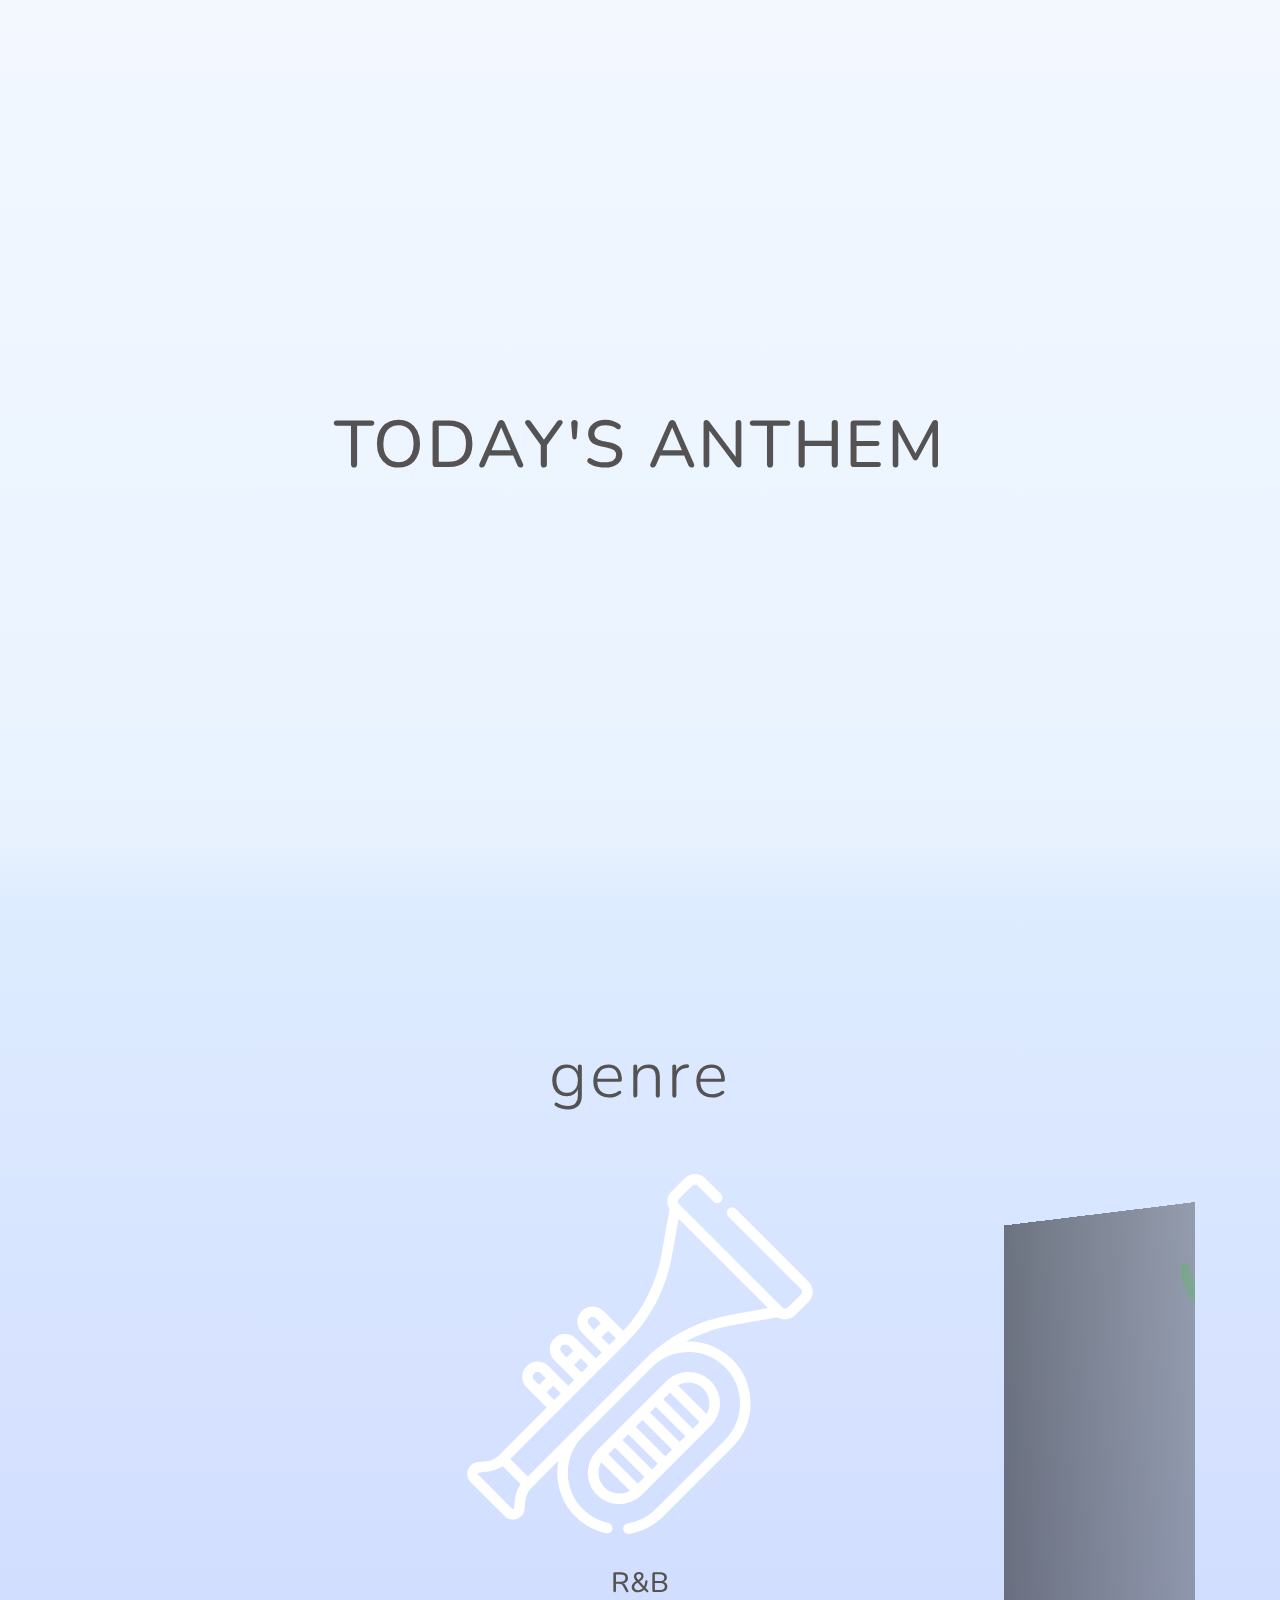
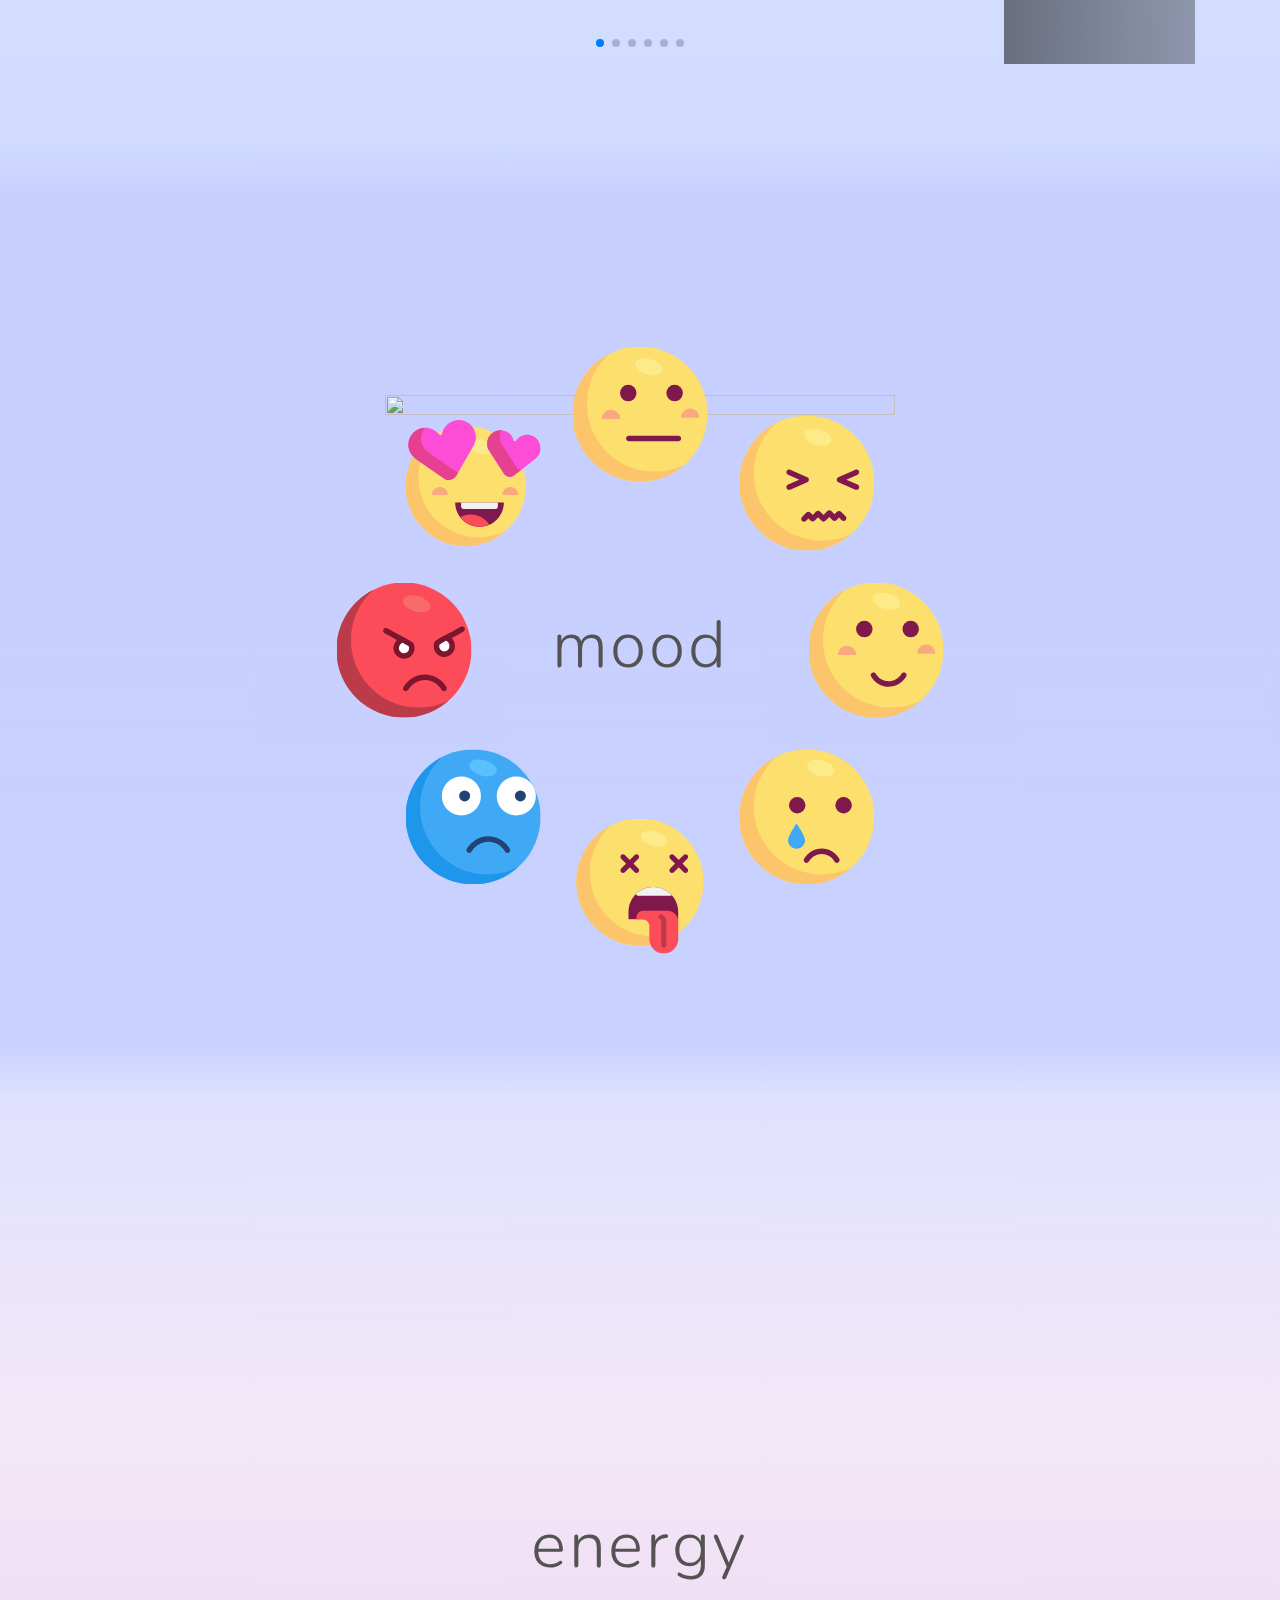
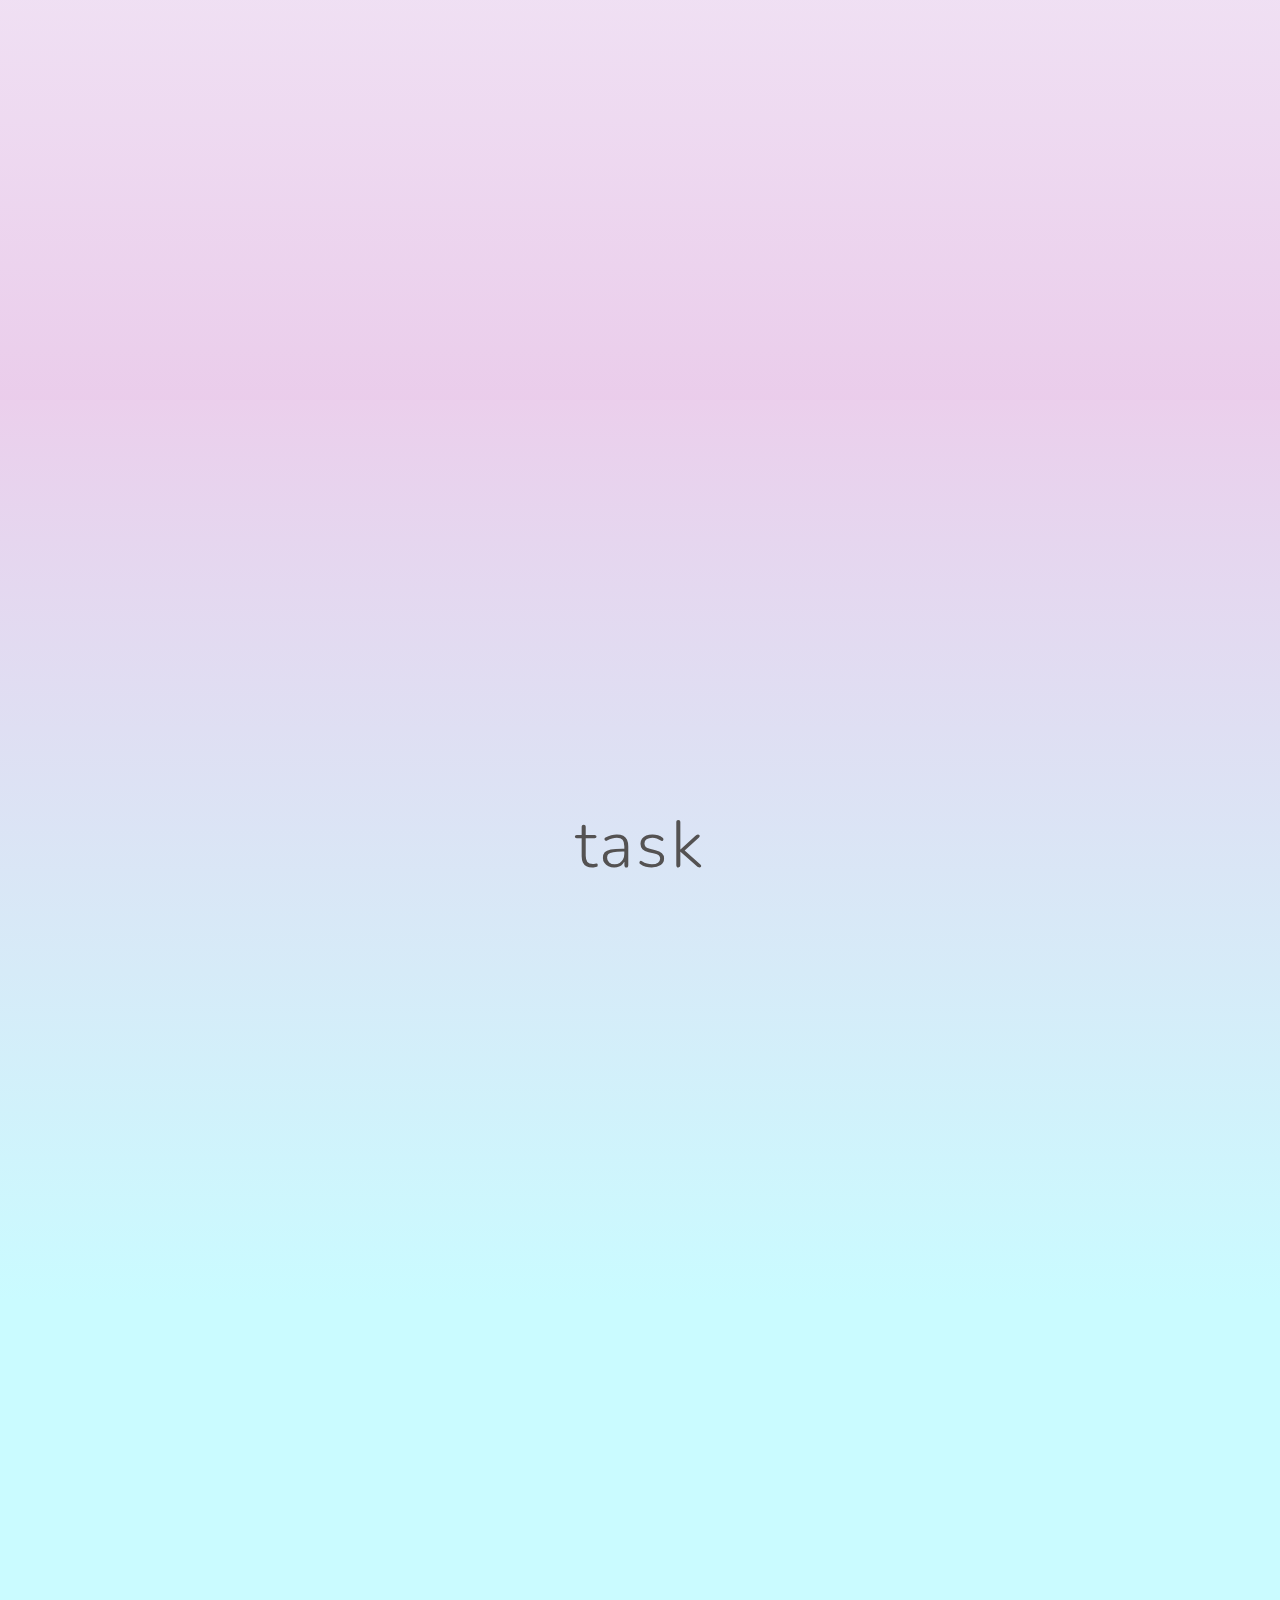
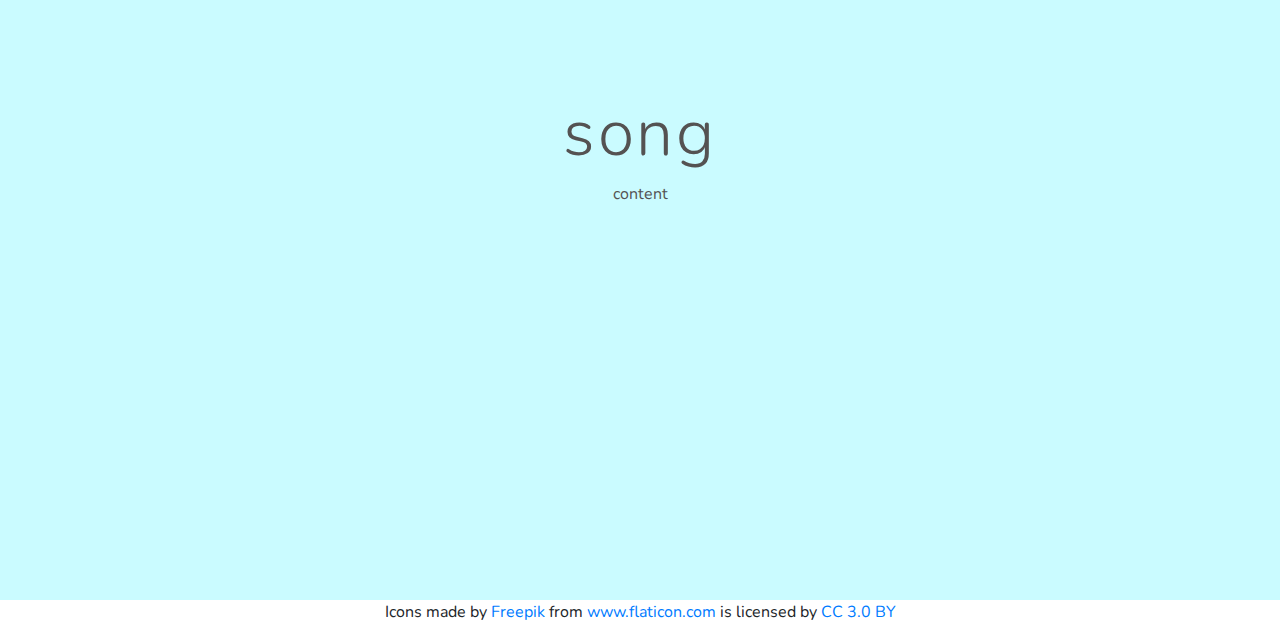
==== index.html @ dd97c6fe "genre edits" ====
<!doctype html>
<html lang="en">
    <head>
        <meta charset="utf-8">
        <title>Today's Anthem</title>
        
        <link href="https://fonts.googleapis.com/css?family=Nunito:200,300,400" rel="stylesheet"> 
        <!-- <link rel="stylesheet" type="text/css" href="https://cdnjs.cloudflare.com/ajax/libs/semantic-ui/2.4.1/semantic.css"> -->
        <link rel="stylesheet" type="text/css" href="https://cdnjs.cloudflare.com/ajax/libs/twitter-bootstrap/4.3.1/css/bootstrap.css">
        <link rel="stylesheet" type="text/css" href="./swiper.min.css">
        <link rel="stylesheet" type="text/css" href="./style.css">
       
    </head>

    <body>

        <div class="vertical-center home">
            <div class="container">
                <!-- <img src="./radio-waves.svg"> -->
                <h1>TODAY'S ANTHEM</h1>
            </div>
        </div>

        <div class="vertical-center genre">
            <div class="container">
                <h2>genre</h2>
                <div>
                
                <div class="swiper-container">
                    <div class="swiper-wrapper">
                    
                            <div class="swiper-slide">
                        <div class = "imgBx">
                            <img src ="./icons/genres/r&b.svg">
                            </div>
                            <div class ="details">
                                <h3><br>R&B</h3>
                            </div>
                        </div>
                        

                    <div class="swiper-slide" >
                        <div class = "imgBx">
                            <img src ="./icons/genres/pop.svg">
                            </div>
                            <div class ="details">
                                <h3><br>Pop</h3>
                            </div>
                        </div>

                    <div class="swiper-slide" >
                        <div class = "imgBx">
                            <img src ="./icons/genres/classical.svg">
                            </div>
                            <div class ="details">
                                <h3><br>Classical</h3>
                            </div>
                        </div>

                    <div class="swiper-slide" >
                        <div class = "imgBx">
                            <img src ="./icons/genres/hip-hop.svg">
                            </div>
                            <div class ="details">
                                <h3><br>Hip-Hop</h3>
                            </div>
                        </div>

                    <div class="swiper-slide" >
                        <div class = "imgBx">
                            <img src ="./icons/genres/anime.svg">
                            </div>
                            <div class ="details">
                                <h3><br>Anime</h3>
                            </div>
                        </div>

                    <div class="swiper-slide" >
                        <div class = "imgBx">
                            <img src ="./icons/genres/rock.svg">
                            </div>
                            <div class ="details">
                                <h3><br>Rock</h3>
                            </div>
                        </div>
                    
                    </div>
                    <!-- Add Pagination -->
                    <div class="swiper-pagination"></div>
                </div>
                
                </div>
            </div>
        </div>

        <div class="vertical-center mood">
            <div class="container text-center">
                <div>
                    <div class="container-fluid text-center">
                    <div class="circle_container col-md-6 col-md-offset-3 col-sm-8 col-sm-offset-2 col-xs-12">
                        <img class="transparent_square" src="http://brentapac.com/wp-content/uploads/2017/03/transparent-square.png" width="2" height="2" />
                        <div class="central_text text-center">
                            <h2>mood</h2>
                        </div>
                        
                        <div class="moon_container joy"><img class="moon moon1" src="./icons/mood/joy.svg"></div>
                        <div class="moon_container sadness"><img class="moon sadness" src="./icons/mood/sadness.svg"></div>
                        <div class="moon_container disgust"><img class="moon disgust" src="./icons/mood/disgust.svg""></div>
                        <div class="moon_container fear"><img class="moon fear" src="./icons/mood/fear.svg""></div>
                        <div class="moon_container anger"><img class="moon anger" src="./icons/mood/anger.svg""></div>
                        <div class="moon_container in_love"><img class="moon in_love" src="./icons/mood/in_love.svg""></div>
                        <div class="moon_container apathetic"><img class="moon apathetic" src="./icons/mood/apathetic.svg""></div>
                        <div class="moon_container tired"><img class="moon tired" src="./icons/mood/tired.svg""></div>
                    </div>
                    </div>
                </div>
            </div>
        </div>

        <div class="vertical-center energy">
            <div class="container">
                <h2>energy</h2>
                <div>
                </div>
            </div>
        </div>

        <div class="vertical-center task">
            <div class="container">
                <h2>task</h2>
                <div>
                    
                </div>
            </div>
        </div>

        <div class="vertical-center song">
            <div class="container">
                <h2>song</h2>
                <div>
                    content
                </div>
            </div>
                
        </div>

        <div>Icons made by <a href="https://www.flaticon.com/authors/freepik" title="Freepik">Freepik</a> from <a href="https://www.flaticon.com/" 		    title="Flaticon">www.flaticon.com</a> is licensed by <a href="http://creativecommons.org/licenses/by/3.0/" 		    title="Creative Commons BY 3.0" target="_blank">CC 3.0 BY</a></div>
        <script type="text/javascript" src="./swiper.min.js"></script>
        <script>
            var swiper = new Swiper('.swiper-container', {
                effect: 'coverflow',
                grabCursor: true,
                centeredSlides: true,
                slidesPerView: 'auto',
                coverflowEffect: {
                rotate: 50,
                stretch: 0,
                depth: 100,
                modifier: 1,
                slideShadows : true,
                },
                pagination: {
                el: '.swiper-pagination',
                },
            });
        </script>
    </body>
</html>
---- style.css ----
/*

COLORS
------


*/

body {
    font-family: 'Nunito', 'Open-Sans', sans-serif;
    text-align: center;
    align-items: center;
    align-content: center;
}

h1 {
    font-size: 4.125rem;
    letter-spacing: 0.04em;
}

h2 {
    font-size: 4.125rem;
    letter-spacing: 0.04em;
    font-weight: 300;
}

.container {
    /* border: 2px solid red;  */
}

.vertical-center {
    /* border: 2px solid red; */

	min-height: 100%;  /* Fallback for browsers do NOT support vh unit */
	min-height: 100vh; /* These two lines are counted as one :-)       */

    display: flex;
    align-items: center;
    
    color: #545252;
}

.home {  
    background: linear-gradient(180deg, #F3F8FF 0%, #E8F2FF 93.1%, #DEECFF 100%);
}

.home .container img {
    opacity: 0.125;
    height: auto;
    width: 35vw;
}

.genre {
    background: linear-gradient(180deg, #DEECFF 0%, #D0DBFF 93.61%, #C6CFFF 100%);
}

.mood {
    background: linear-gradient(180deg, #C6CFFF 0%, #C8D1FF 93.7%, #E0E1FF 100%);
}


.energy {
    background: linear-gradient(180deg, #E0E1FF 0%, #F2E8F7 36.39%, rgba(229, 192, 230, 0.8) 100%);
}

.task {
    background: linear-gradient(180deg, #EBCFEC 0%, #CAFBFF 100%, #CBFCFF 100%);
}

.song {
    background: #CAFBFF;
}


/* GENRE */
.swiper-container {
    padding-top: 50px;
    padding-bottom: 50px;
    text-align: center;
    width: auto;
    height: 60vh;
}
.swiper-slide {
    background-position: center;
    background-size: cover;
    width: 700px;
    height: 700px;
    margin: auto;
}
.swiper-slide img {
    filter: invert(100%);
    height: 40vh;
    width: auto;
}

/* MOOD */
.transparent_square{
	width: 100%;
    height: auto;
}
.container-fluid {
    display: flex;
    align-items: center;
    justify-content: center;
}
.central_text{
	left: 50%;
	top: 50%;
	transform: translate(-50%, -50%);
	position: absolute;
}
.moon_container{
	position: absolute;
	left: 50%;
	top: 50%;
	width: 25%;
	transform: translate(-50%, -50%);
}
.moon{
	width: 100%;
	height: auto;
	position: relative;
    left: 175%;
}
.container-fluid img {
    transition: transform .2s;
}
.container-fluid img:hover {
    transform: scale(1.5); /* (150% zoom - Note: if the zoom is too large, it will go outside of the viewport) */
}
.moon_container.joy{
	transform: translate(-50%, -50%);
}
.moon_container.sadness{
	transform: translate(-50%, -50%) rotate(45deg);
}
.moon_container.disgust{
	transform: translate(-50%, -50%) rotate(90deg);
}
.moon_container.fear{
	transform: translate(-50%, -50%) rotate(135deg);
}
.moon_container.anger{
	transform: translate(-50%, -50%) rotate(180deg);
}
.moon_container.in_love{
	transform: translate(-50%, -50%) rotate(225deg);
}
.moon_container.apathetic{
	transform: translate(-50%, -50%) rotate(270deg);
}
.moon_container.tired{
	transform: translate(-50%, -50%) rotate(315deg);
}
.moon.sadness{
	transform: rotate(-45deg);
}
.moon.disgust{
	transform: rotate(-90deg);
}
.moon.fear{
	transform: rotate(-135deg);
}
.moon.anger{
	transform: rotate(-180deg);
}
.moon.in_love{
	transform: rotate(-225deg);
}
.moon.apathetic{
	transform: rotate(-270deg);
}
.moon.tired{
	transform: rotate(-315deg);
}

/* ENERGY */
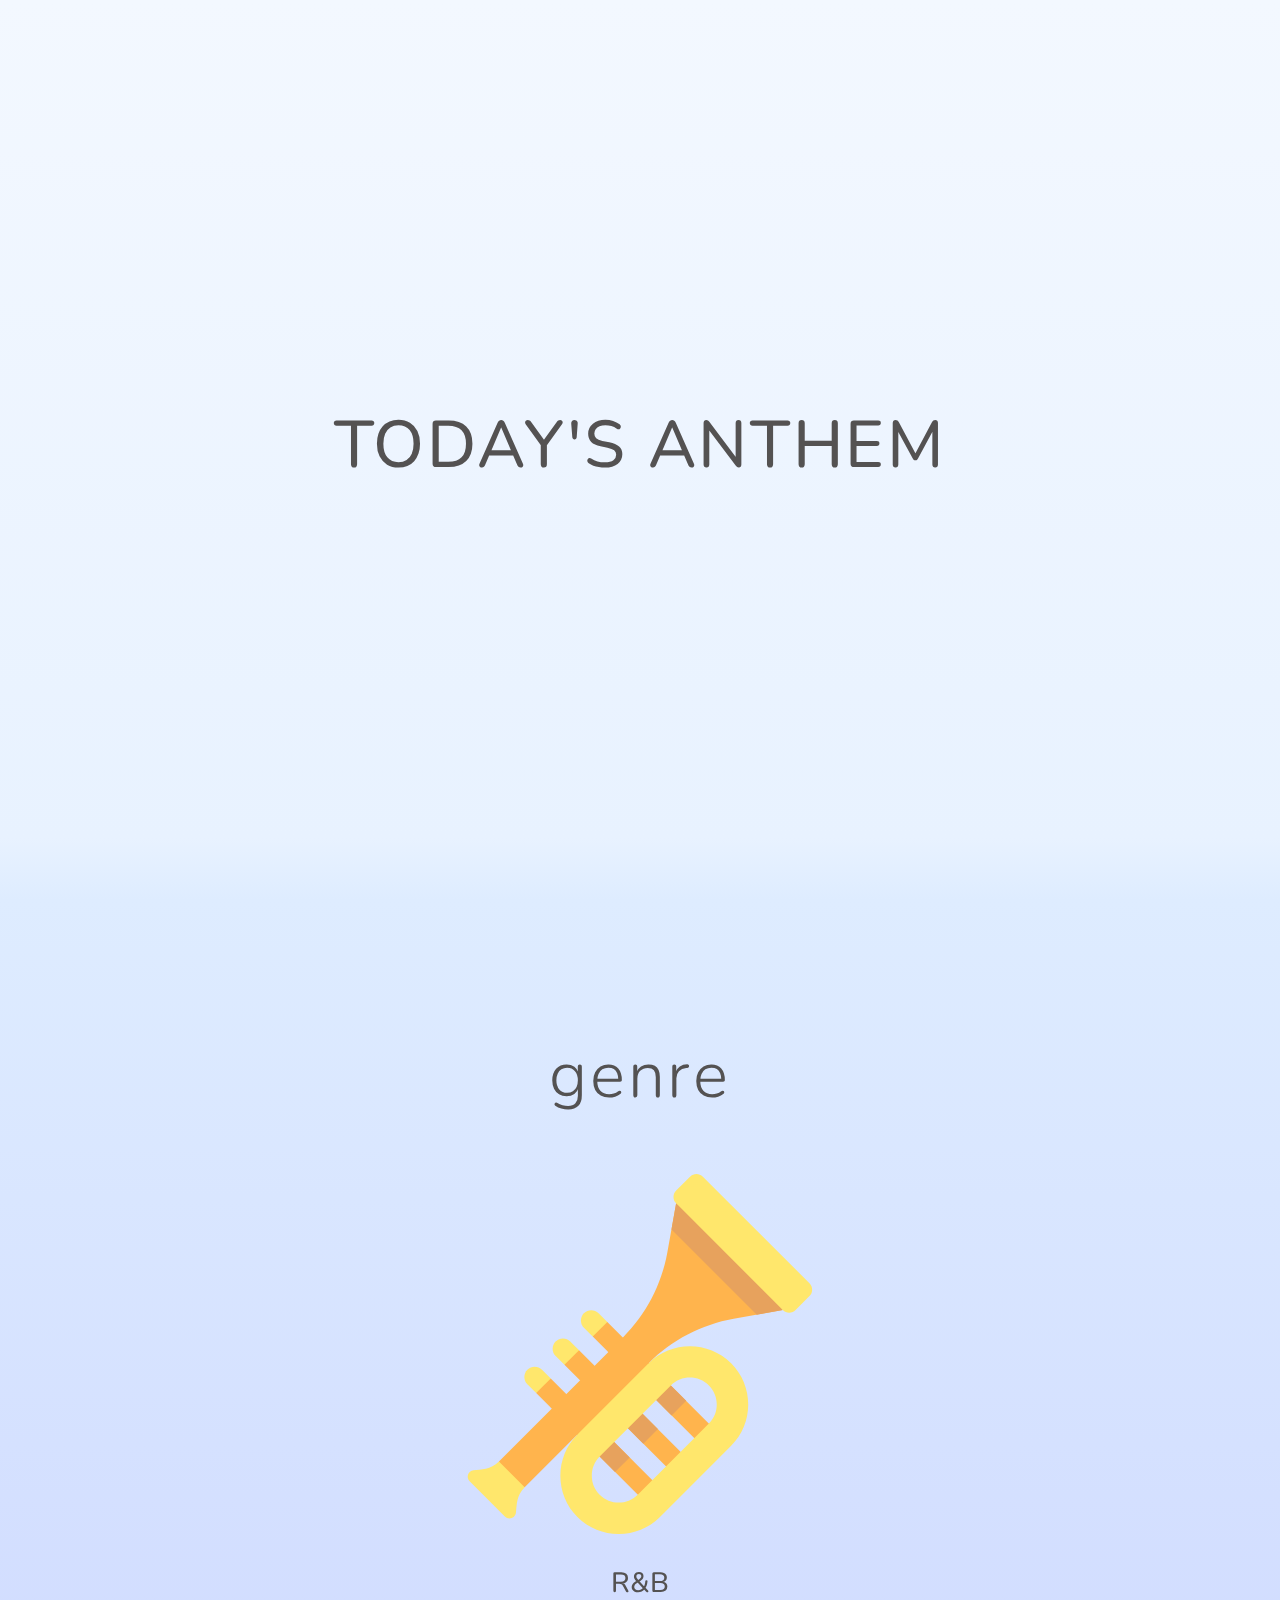
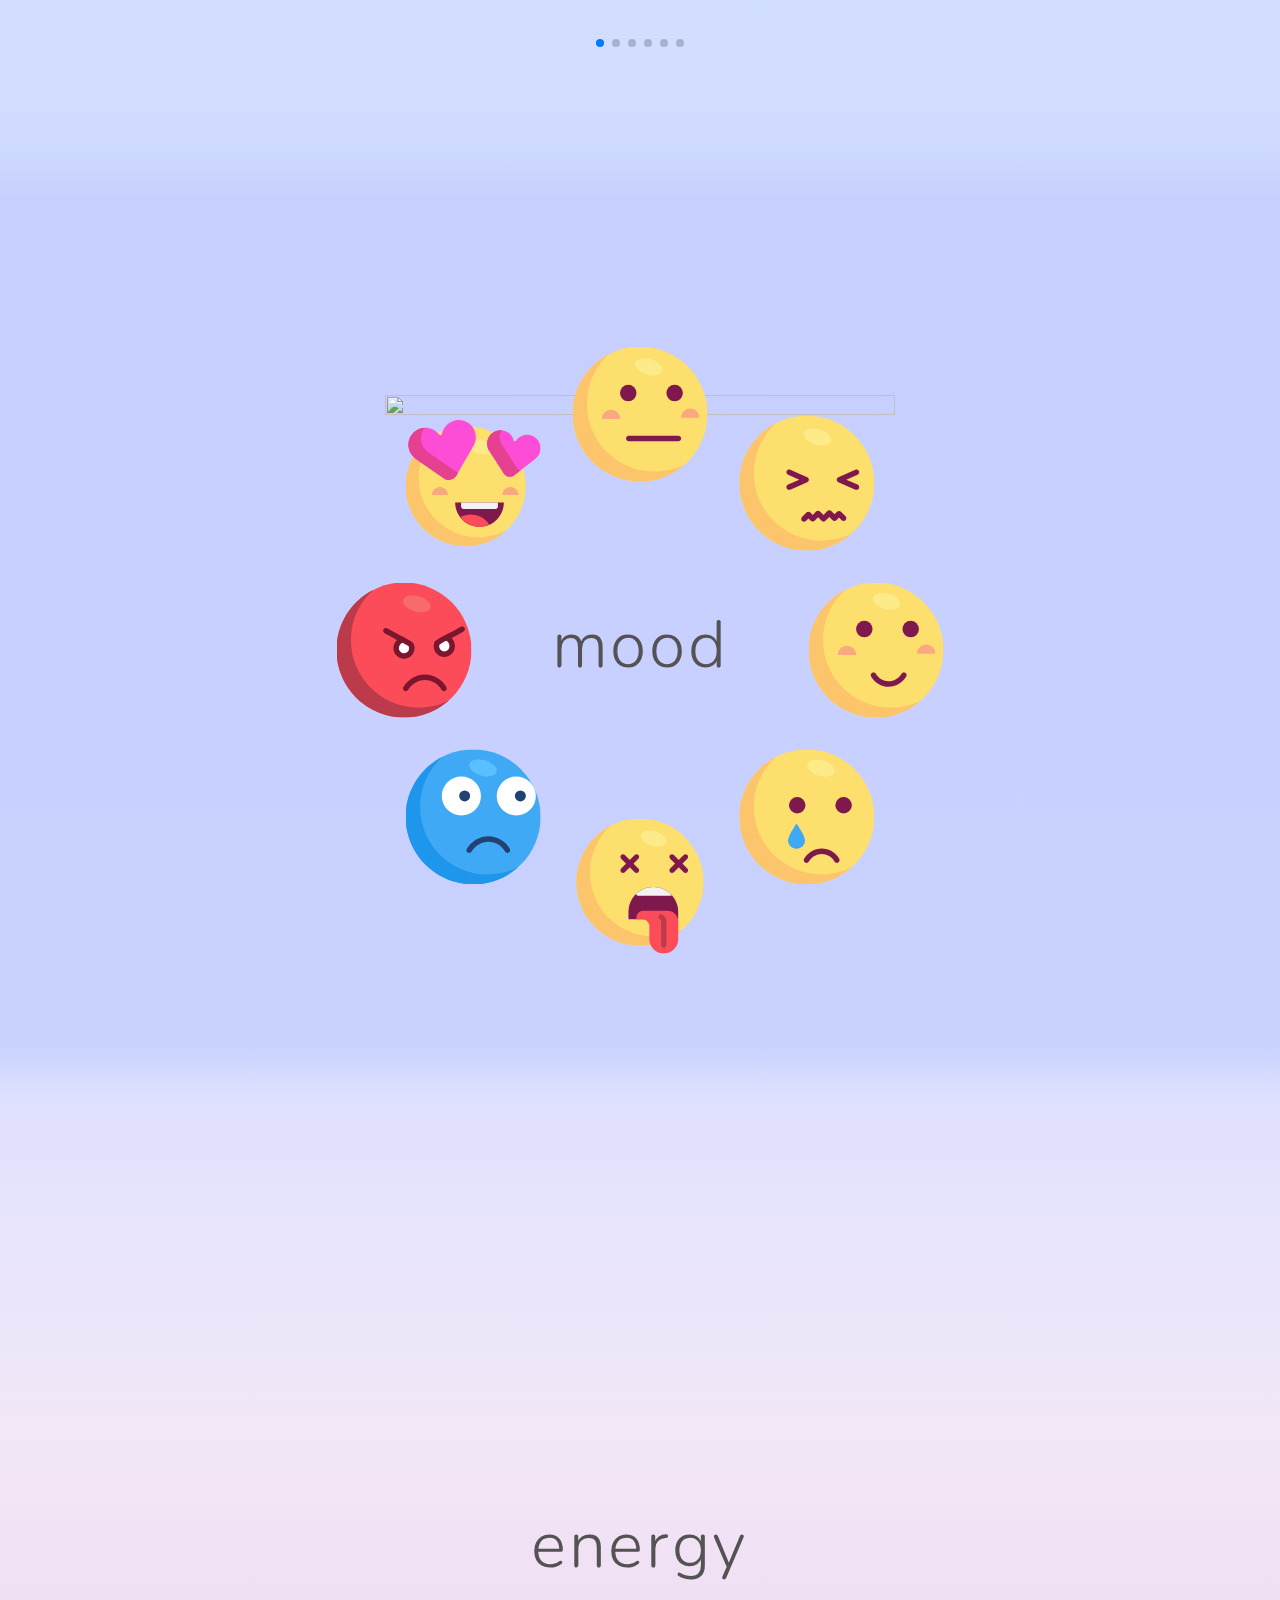
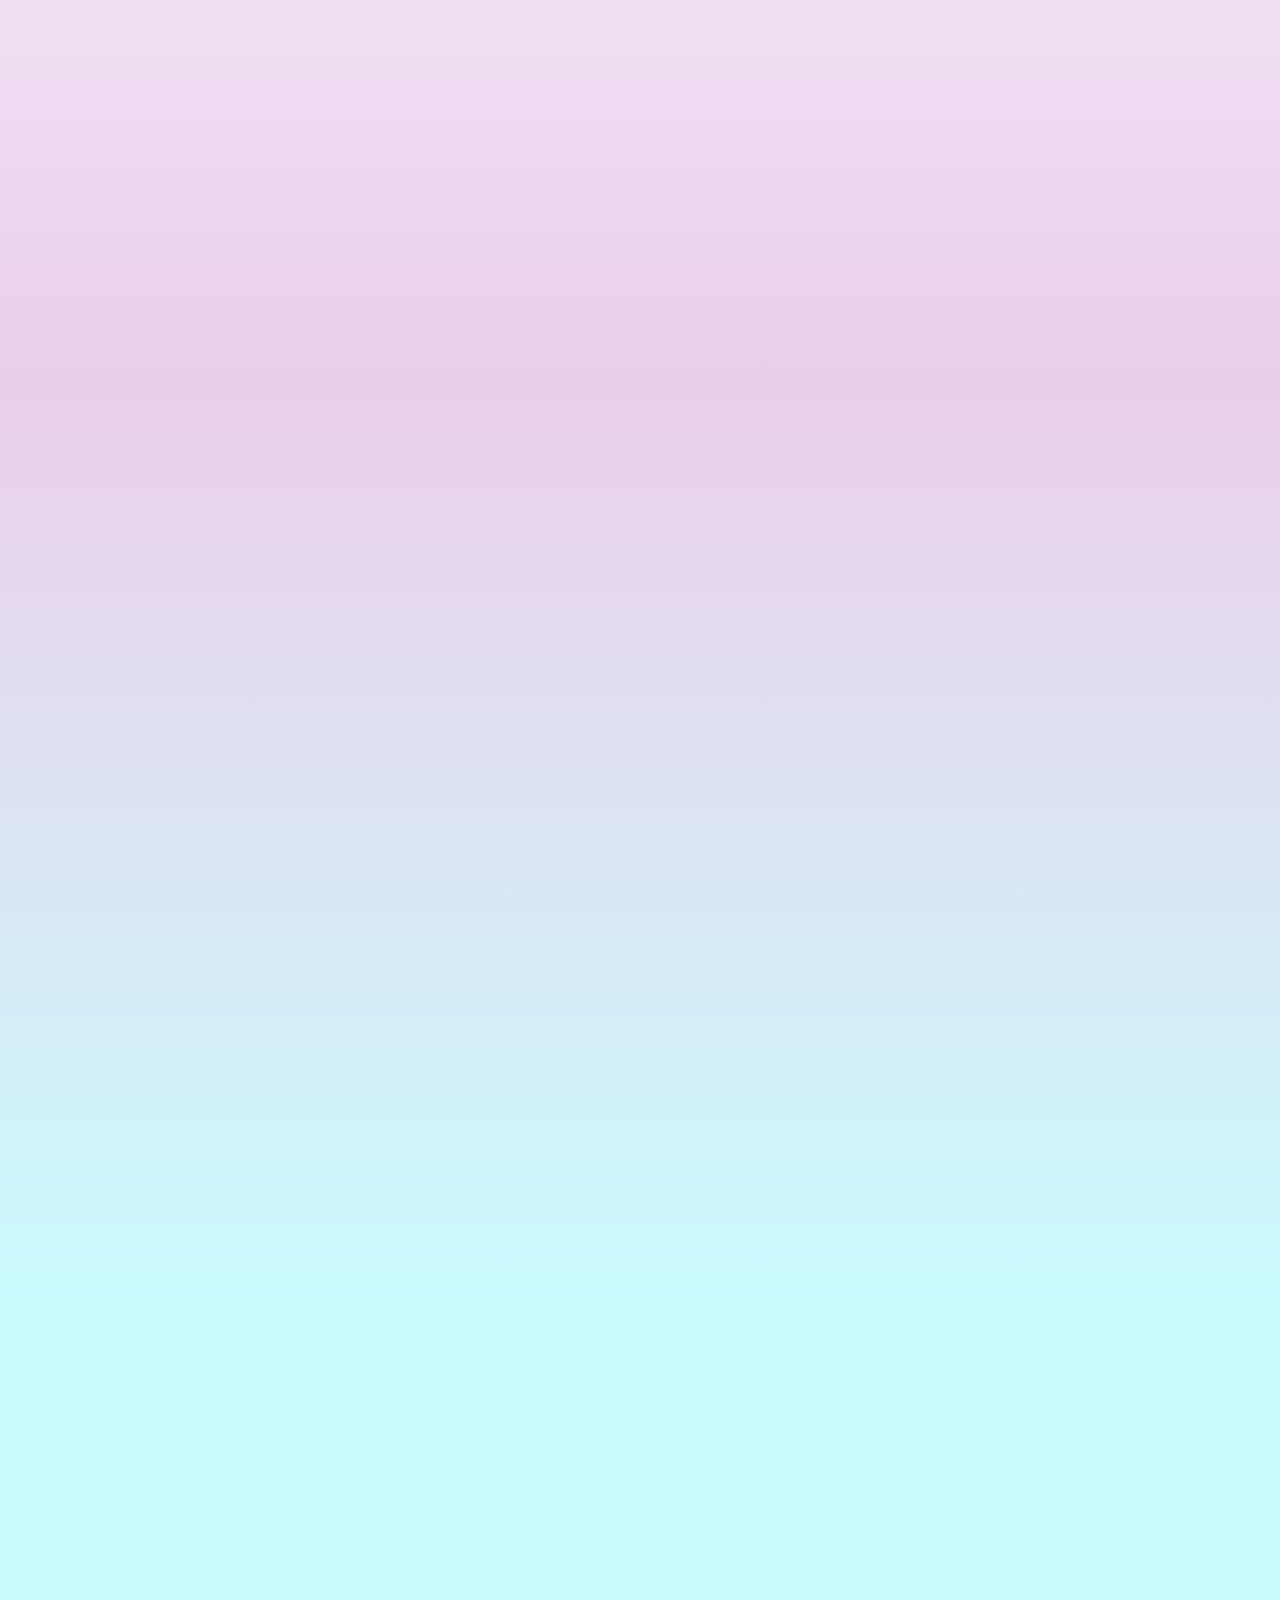
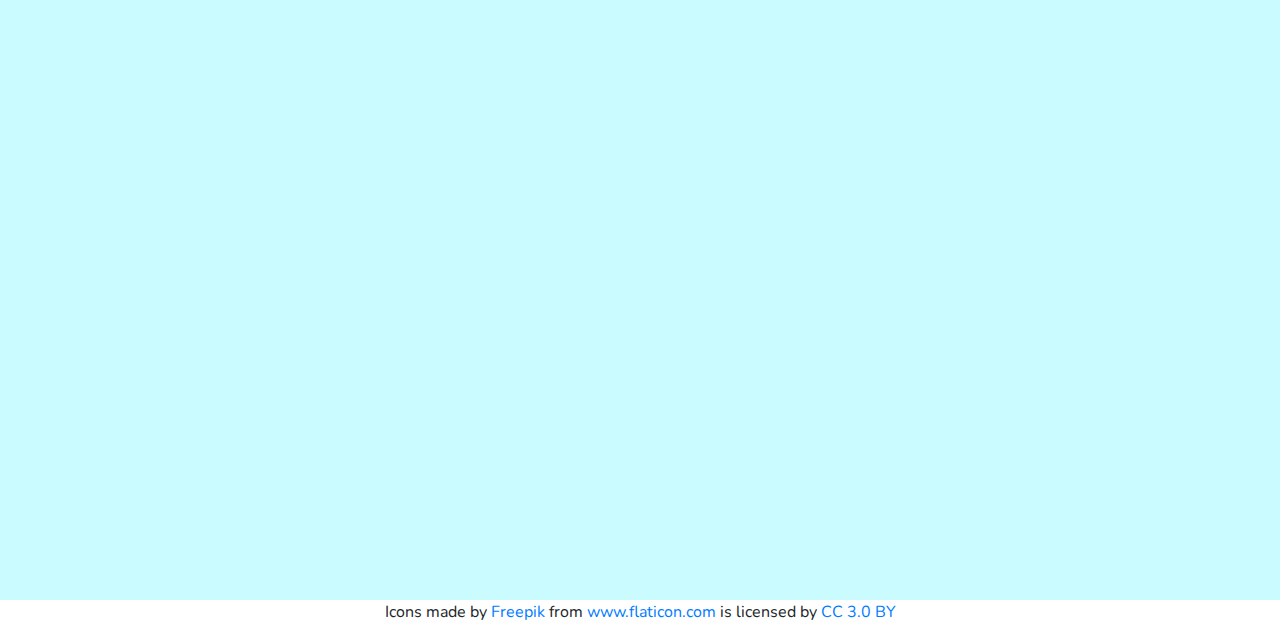
==== commit ab3fb61f: "carousel edits" ====
--- a/index.html
+++ b/index.html
@@ -127,7 +127,7 @@
 
         <div class="vertical-center task">
             <div class="container">
-                <h2>task</h2>
+                <h2></h2>
                 <div>
                     
                 </div>
@@ -136,9 +136,9 @@
 
         <div class="vertical-center song">
             <div class="container">
-                <h2>song</h2>
+                <h2></h2>
                 <div>
-                    content
+                    
                 </div>
             </div>
                 
@@ -153,11 +153,11 @@
                 centeredSlides: true,
                 slidesPerView: 'auto',
                 coverflowEffect: {
-                rotate: 50,
-                stretch: 0,
-                depth: 100,
-                modifier: 1,
-                slideShadows : true,
+                    rotate: 100,
+                    stretch: 0,
+                    depth: 100,
+                    modifier: 1,
+                    slideShadows : false,
                 },
                 pagination: {
                 el: '.swiper-pagination',
--- a/style.css
+++ b/style.css
@@ -88,7 +88,6 @@
     margin: auto;
 }
 .swiper-slide img {
-    filter: invert(100%);
     height: 40vh;
     width: auto;
 }
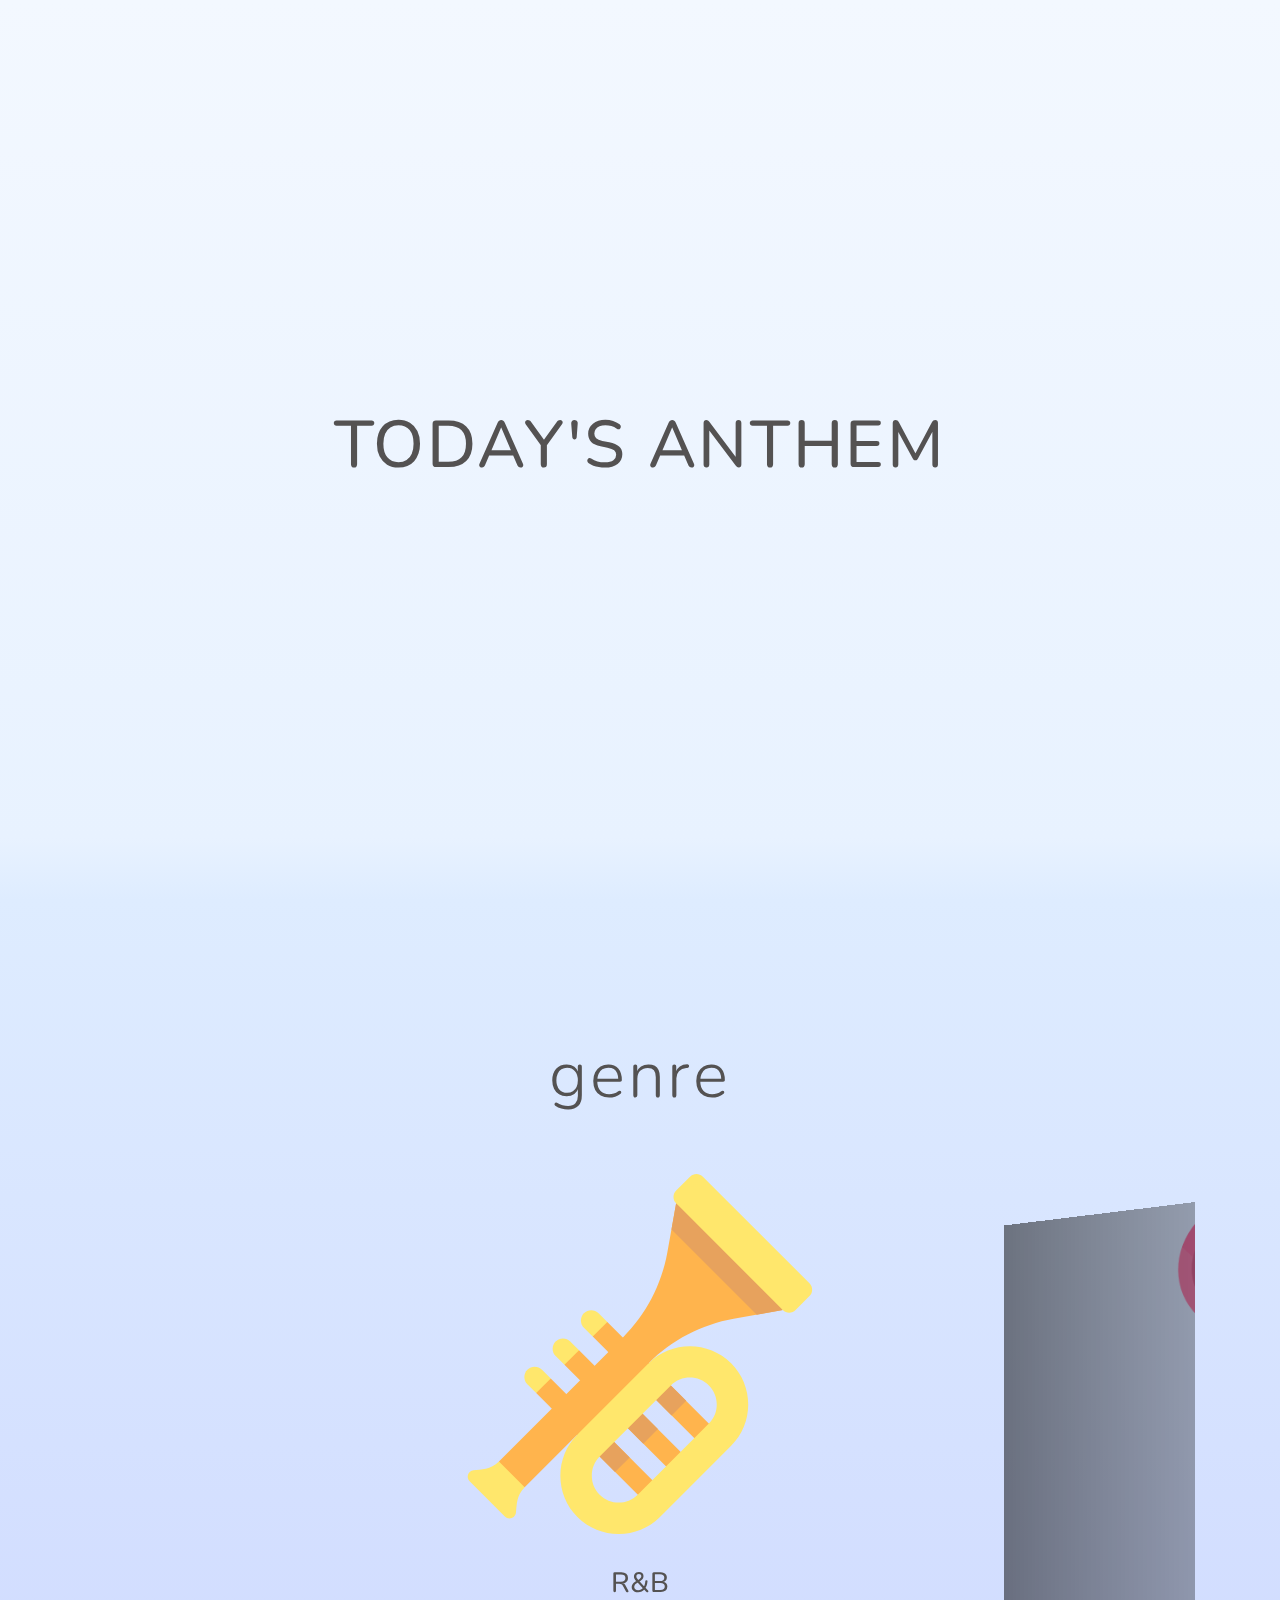
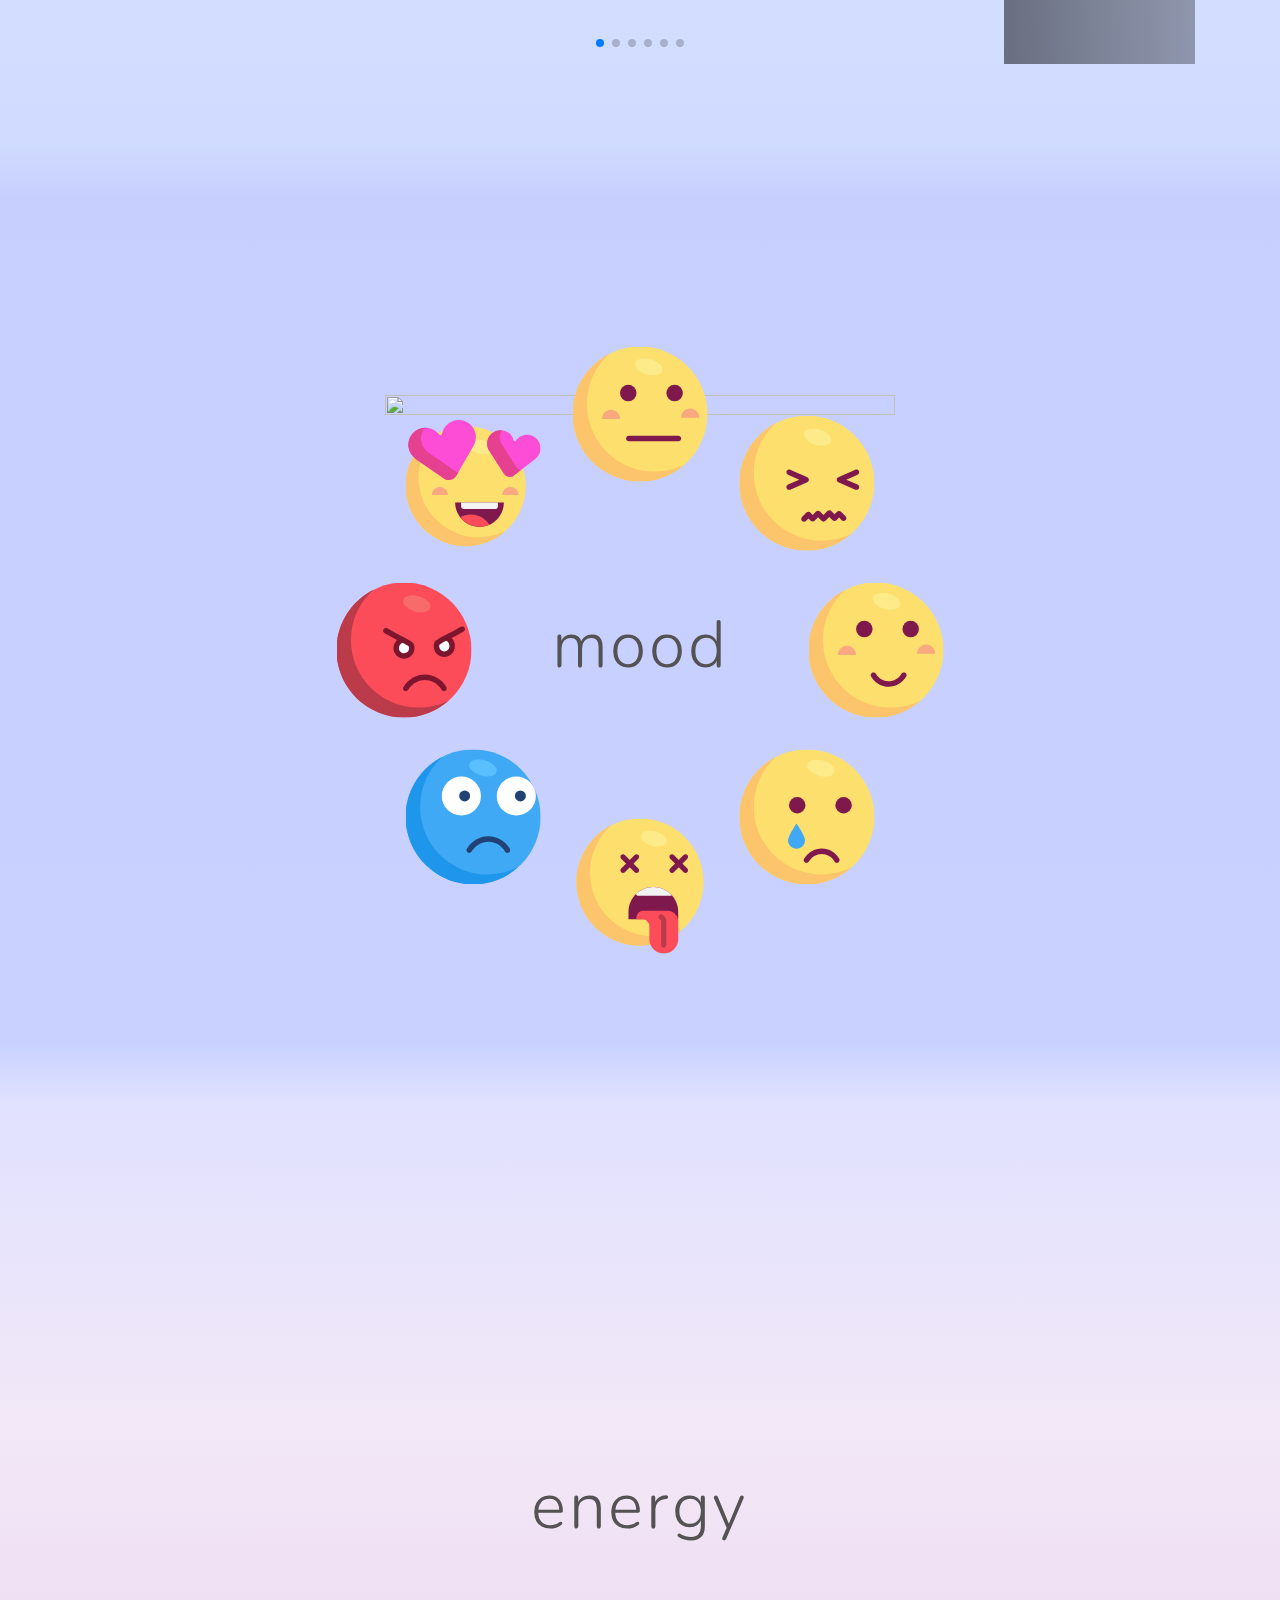
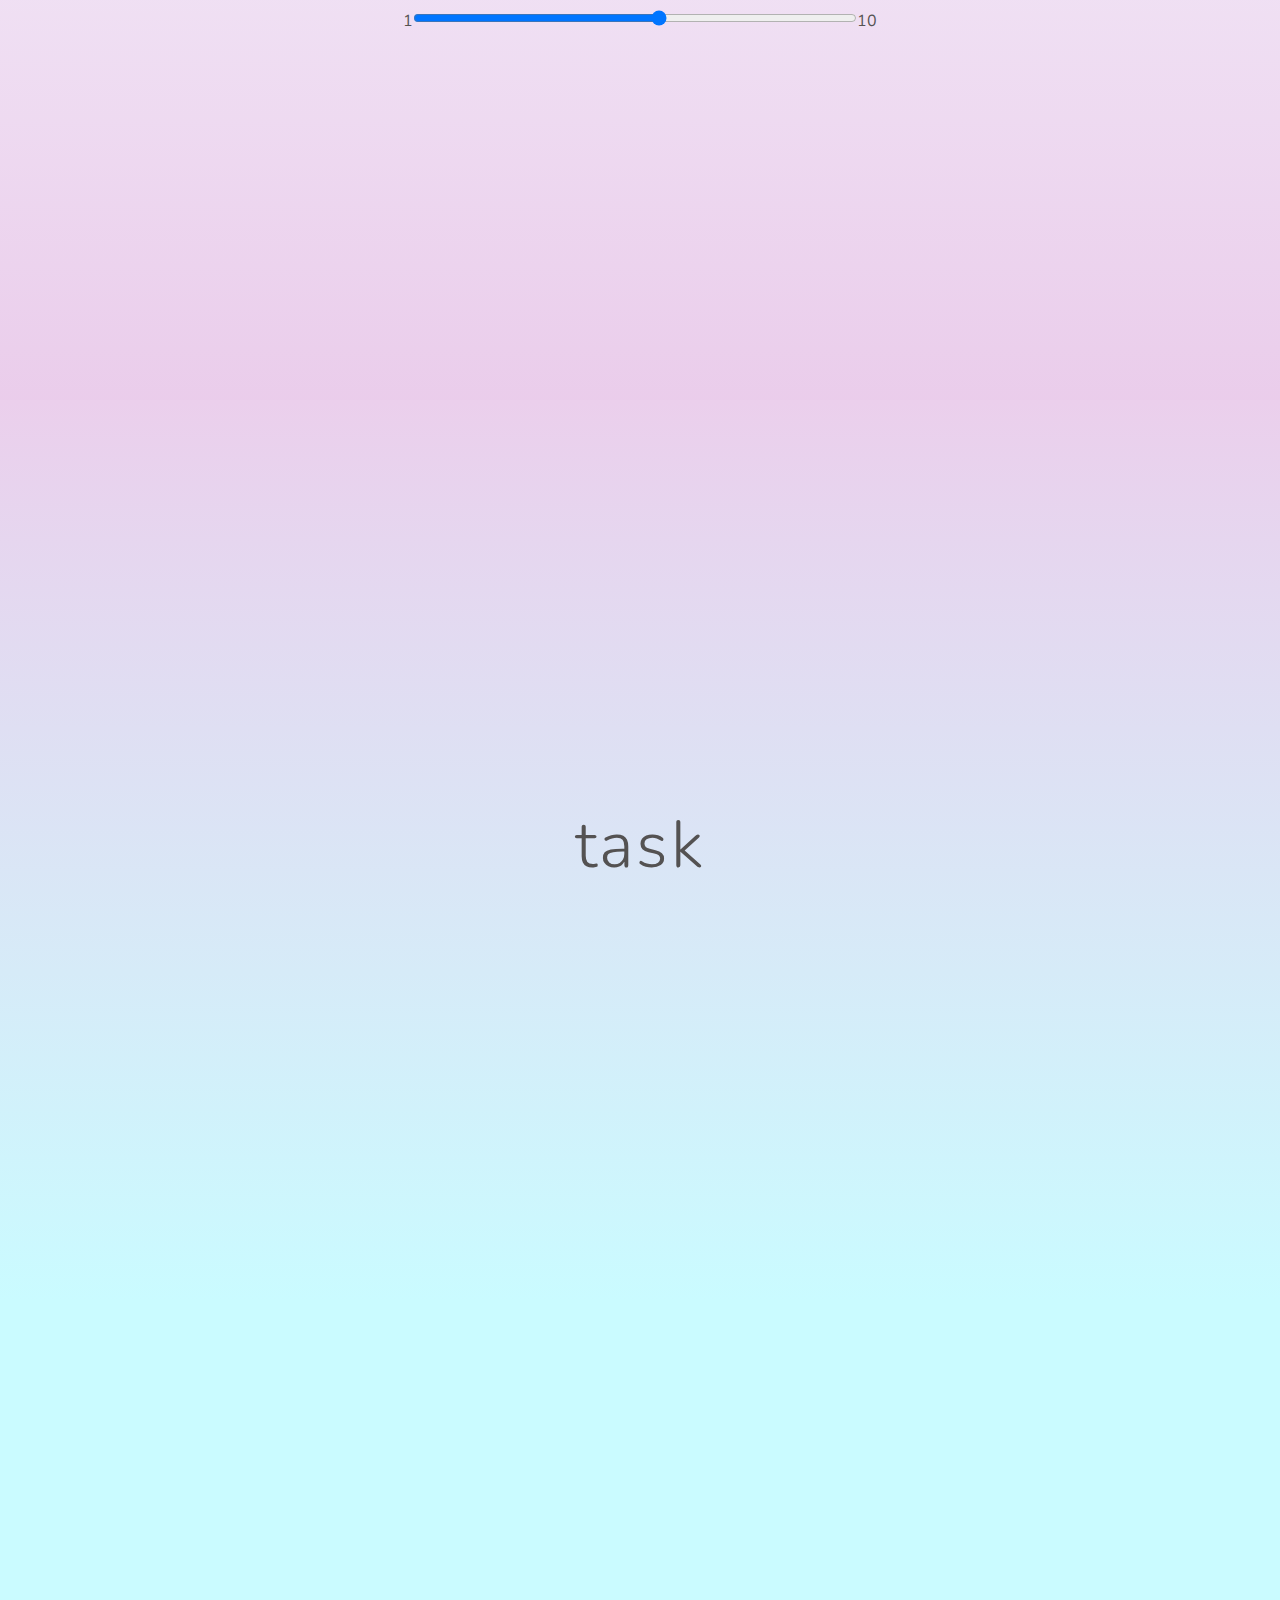
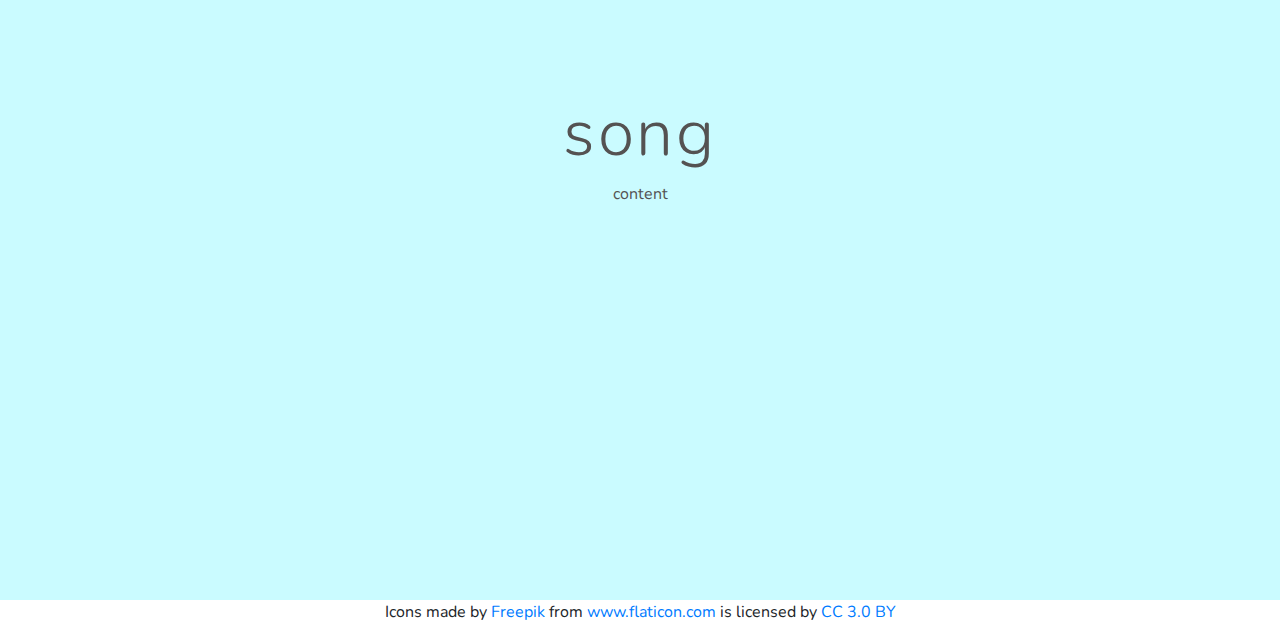
==== commit aeb98719: "energy slider added" ====
--- a/index.html
+++ b/index.html
@@ -120,14 +120,15 @@
         <div class="vertical-center energy">
             <div class="container">
                 <h2>energy</h2>
-                <div>
-                </div>
+                
+                1<input style="margin-top: 5%; width: 40%"  type="range" name="energy" min="1" max="10">10
+
             </div>
         </div>
 
         <div class="vertical-center task">
             <div class="container">
-                <h2></h2>
+                <h2>task</h2>
                 <div>
                     
                 </div>
@@ -136,9 +137,9 @@
 
         <div class="vertical-center song">
             <div class="container">
-                <h2></h2>
+                <h2>song</h2>
                 <div>
-                    
+                    content
                 </div>
             </div>
                 
@@ -153,11 +154,11 @@
                 centeredSlides: true,
                 slidesPerView: 'auto',
                 coverflowEffect: {
-                    rotate: 100,
-                    stretch: 0,
-                    depth: 100,
-                    modifier: 1,
-                    slideShadows : false,
+                rotate: 50,
+                stretch: 0,
+                depth: 100,
+                modifier: 1,
+                slideShadows : true,
                 },
                 pagination: {
                 el: '.swiper-pagination',
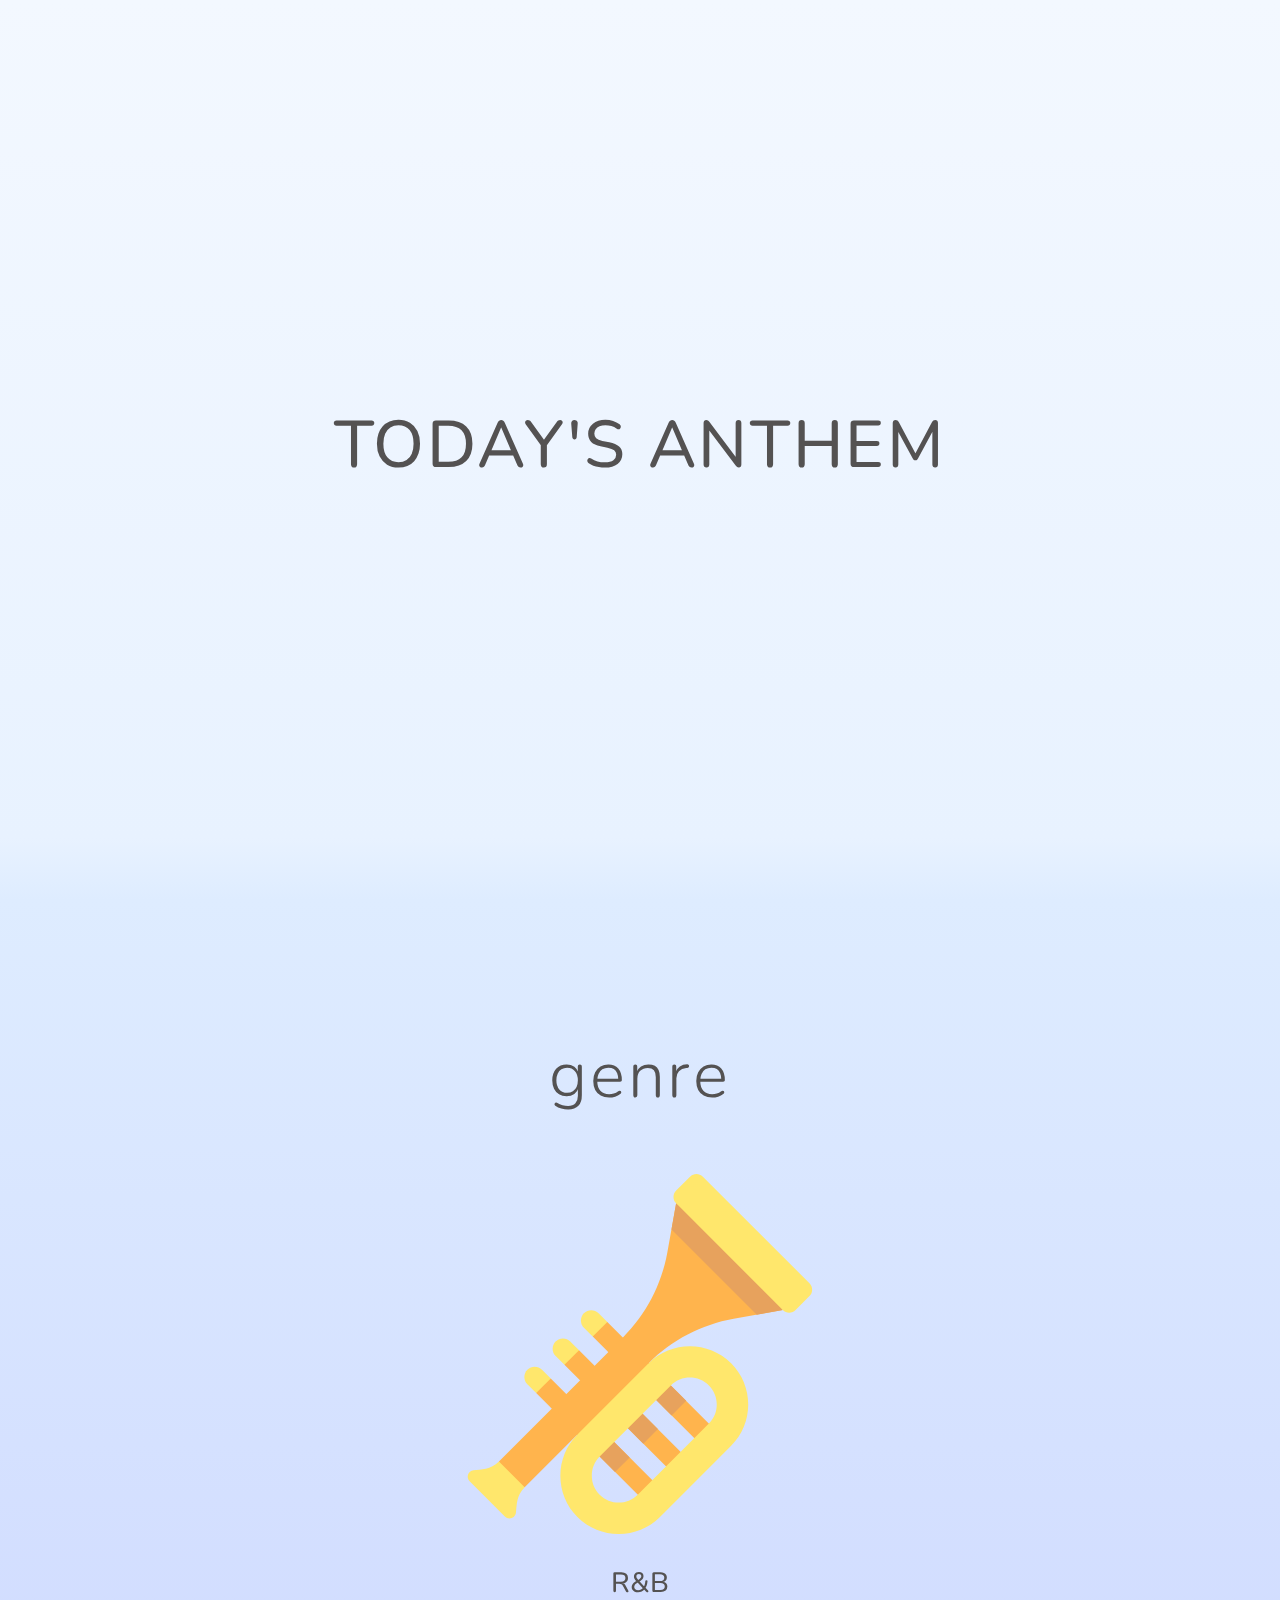
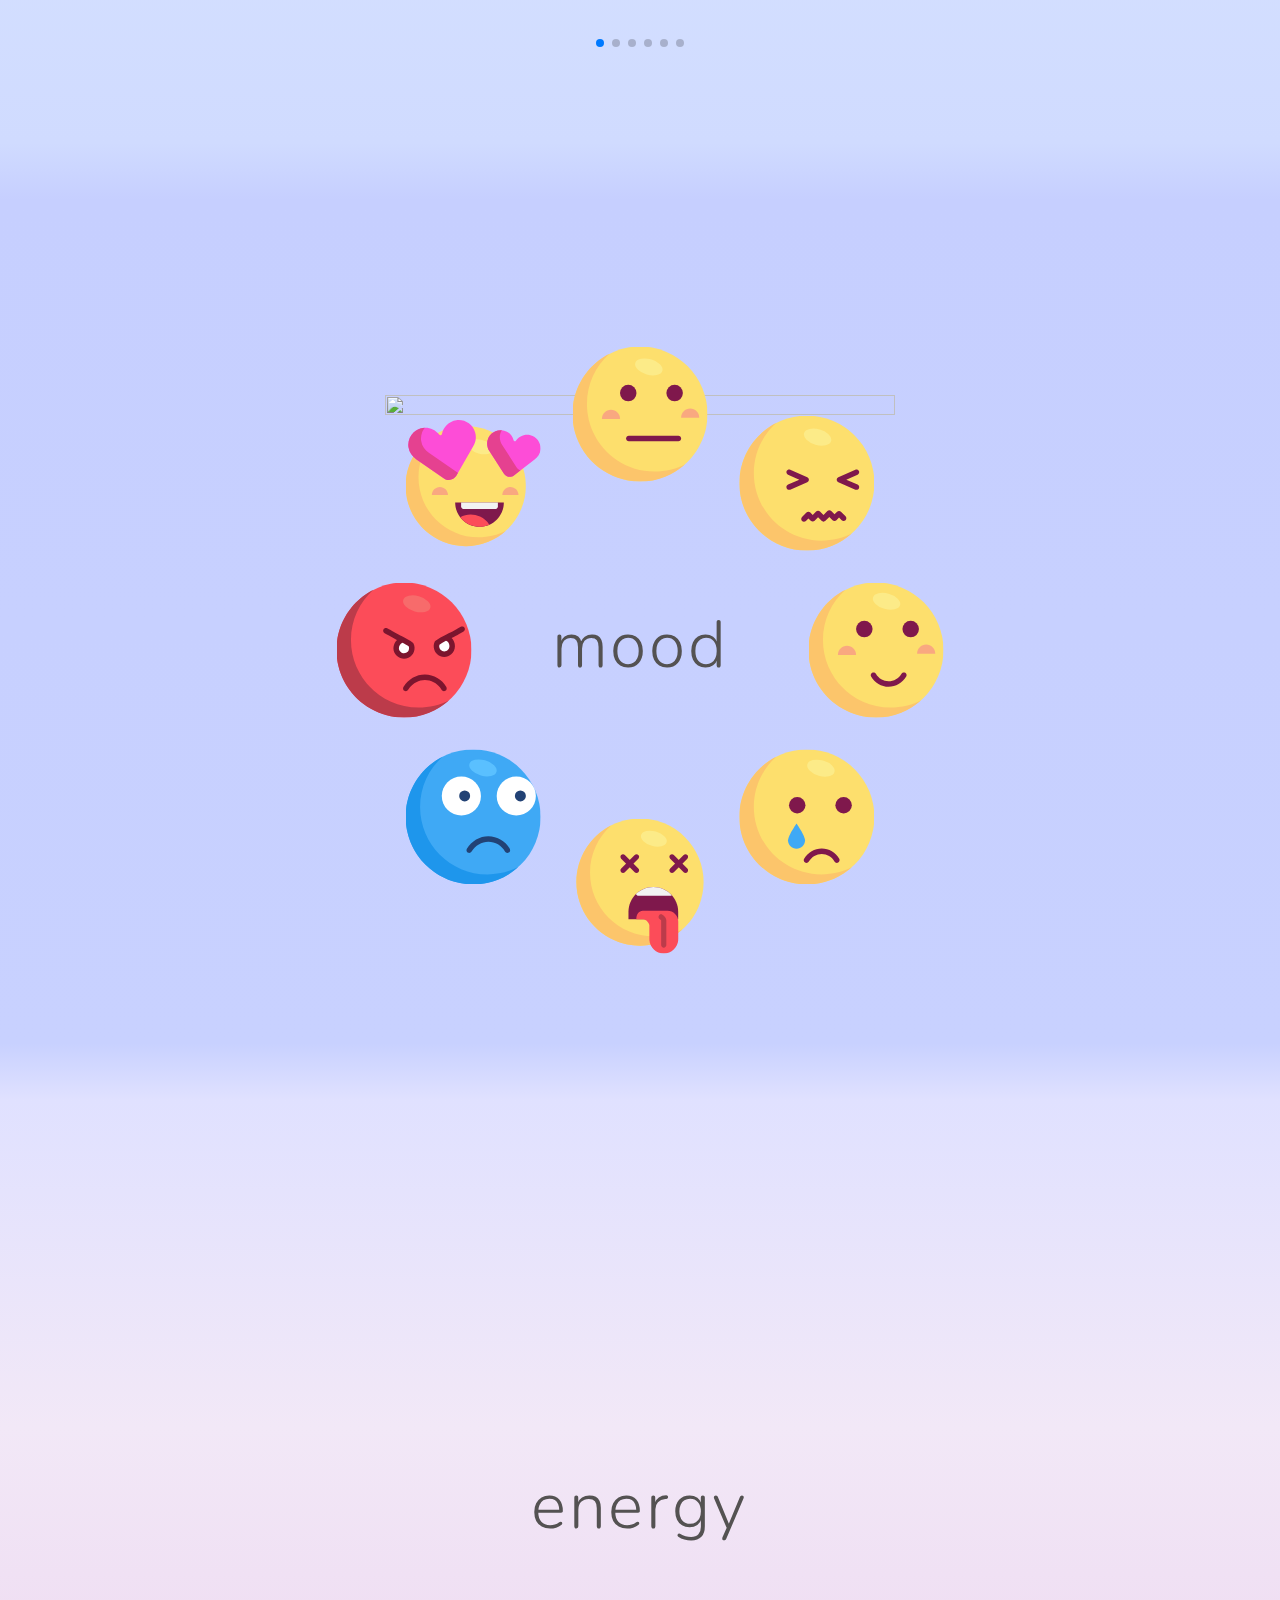
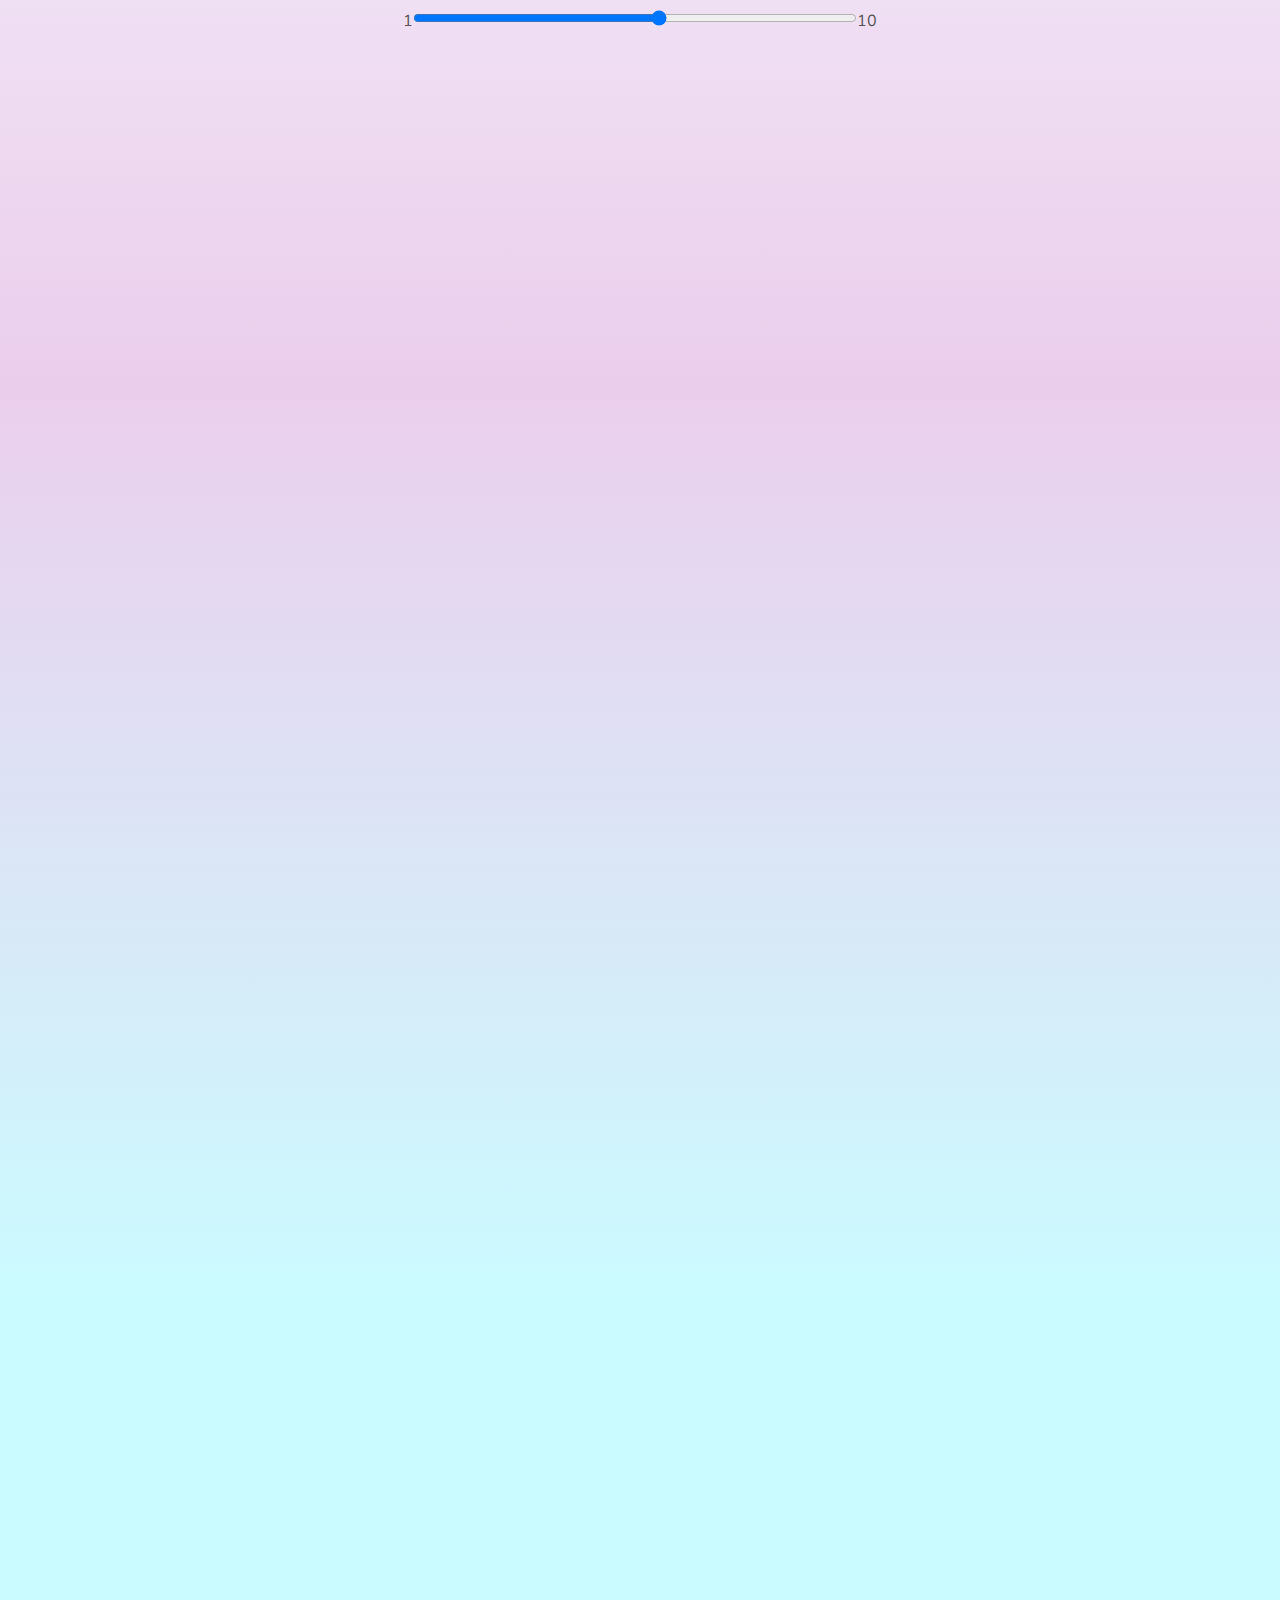
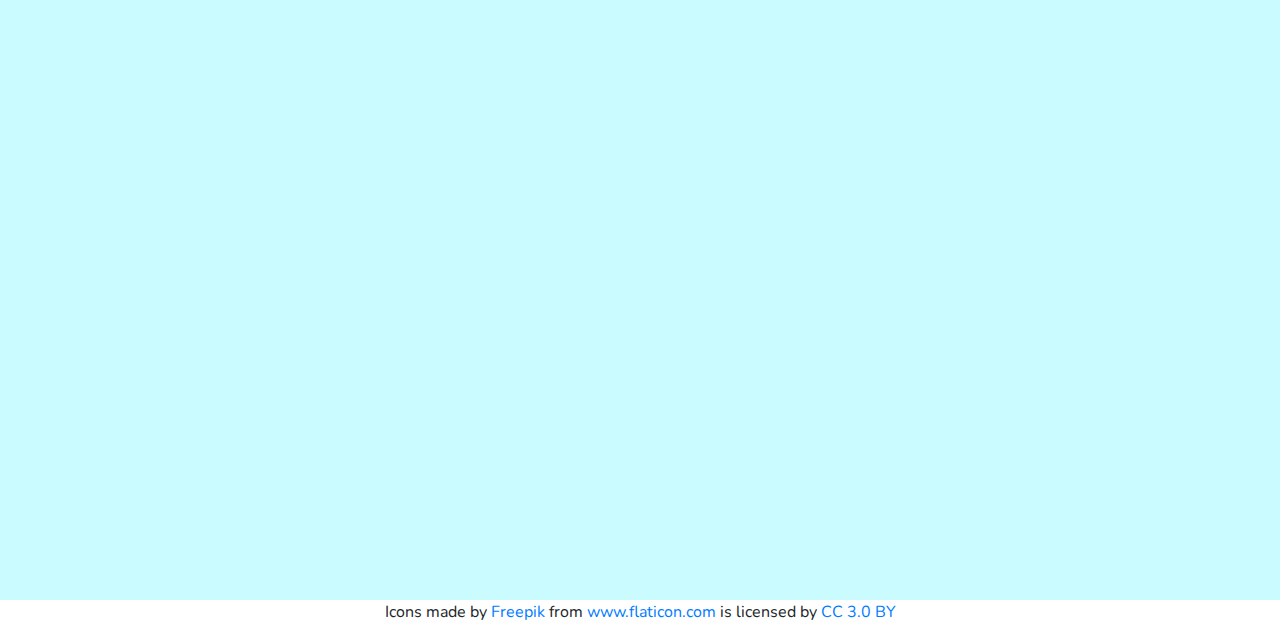
==== commit f533df01: "Merge branch 'master' of https://github.com/dlscarmina/todaysAnthem" ====
--- a/index.html
+++ b/index.html
@@ -128,7 +128,7 @@
 
         <div class="vertical-center task">
             <div class="container">
-                <h2>task</h2>
+                <h2></h2>
                 <div>
                     
                 </div>
@@ -137,9 +137,9 @@
 
         <div class="vertical-center song">
             <div class="container">
-                <h2>song</h2>
+                <h2></h2>
                 <div>
-                    content
+                    
                 </div>
             </div>
                 
@@ -154,11 +154,11 @@
                 centeredSlides: true,
                 slidesPerView: 'auto',
                 coverflowEffect: {
-                rotate: 50,
-                stretch: 0,
-                depth: 100,
-                modifier: 1,
-                slideShadows : true,
+                    rotate: 100,
+                    stretch: 0,
+                    depth: 100,
+                    modifier: 1,
+                    slideShadows : false,
                 },
                 pagination: {
                 el: '.swiper-pagination',
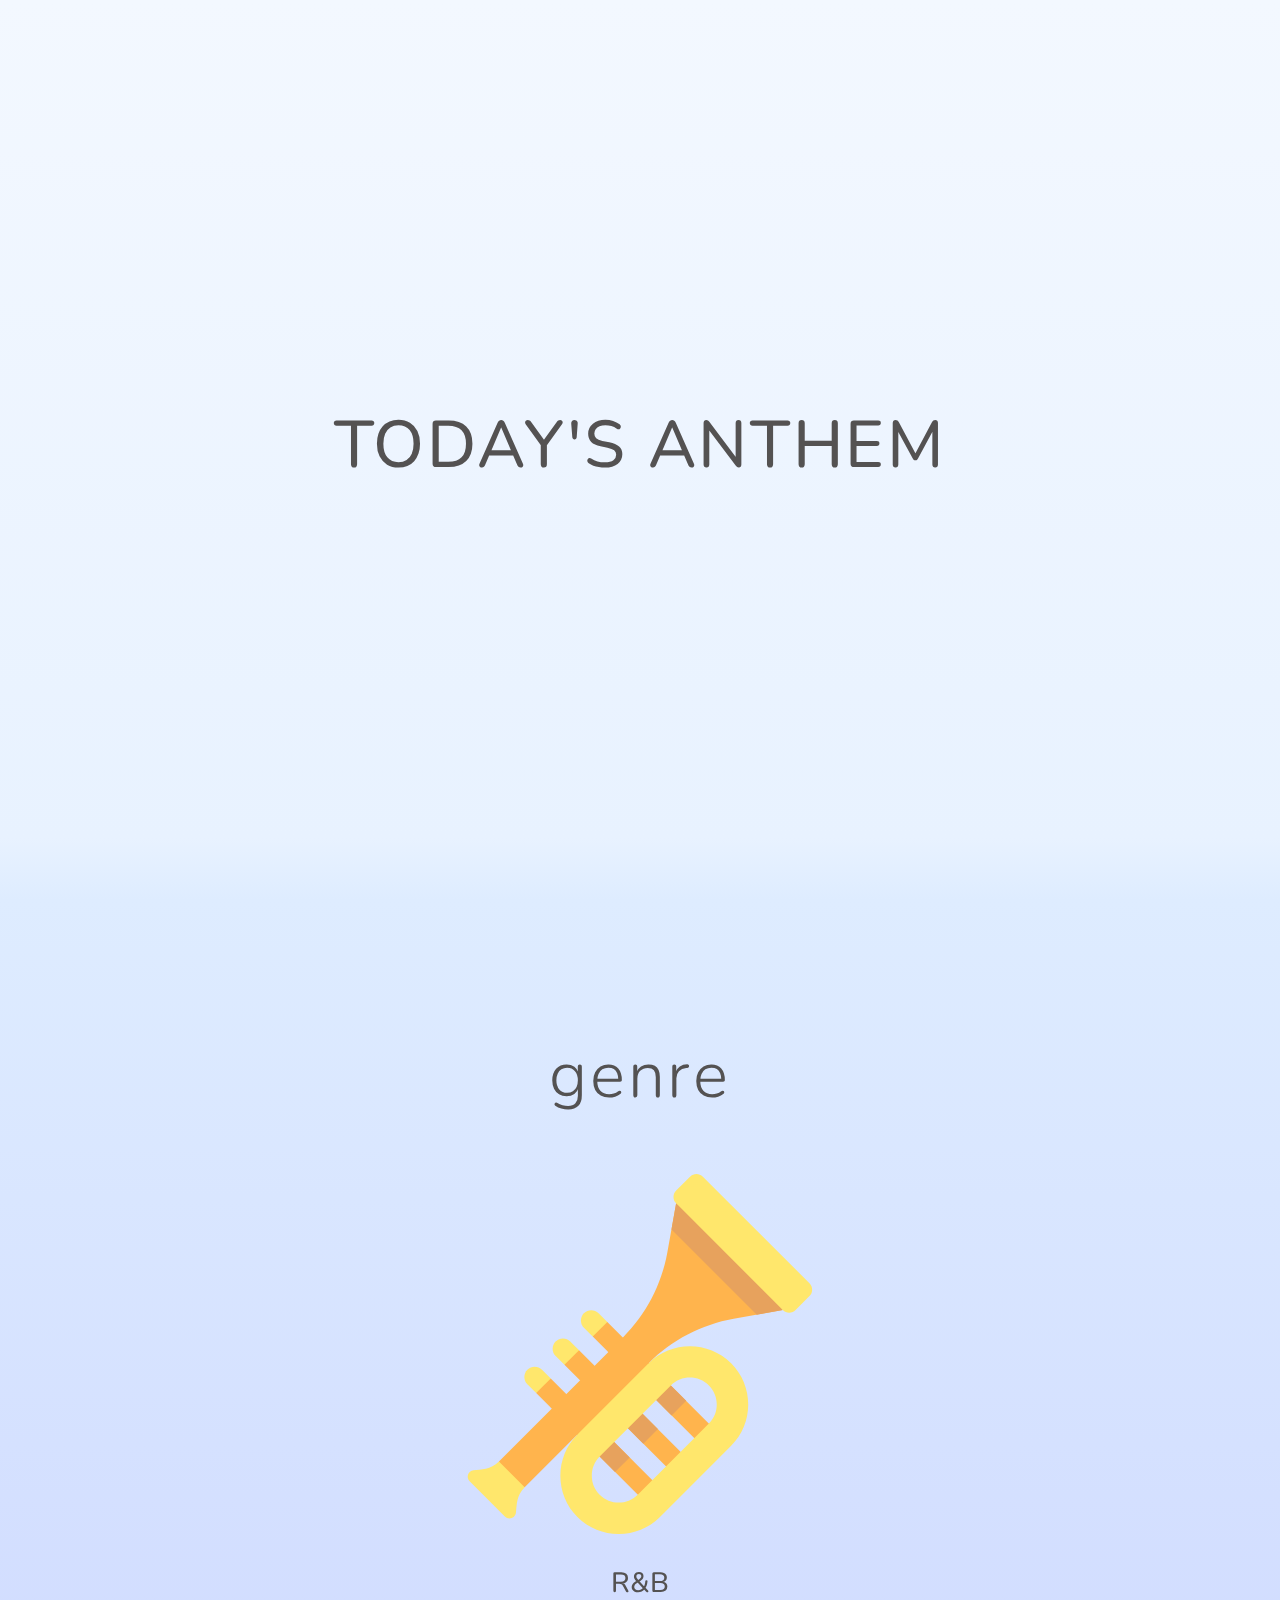
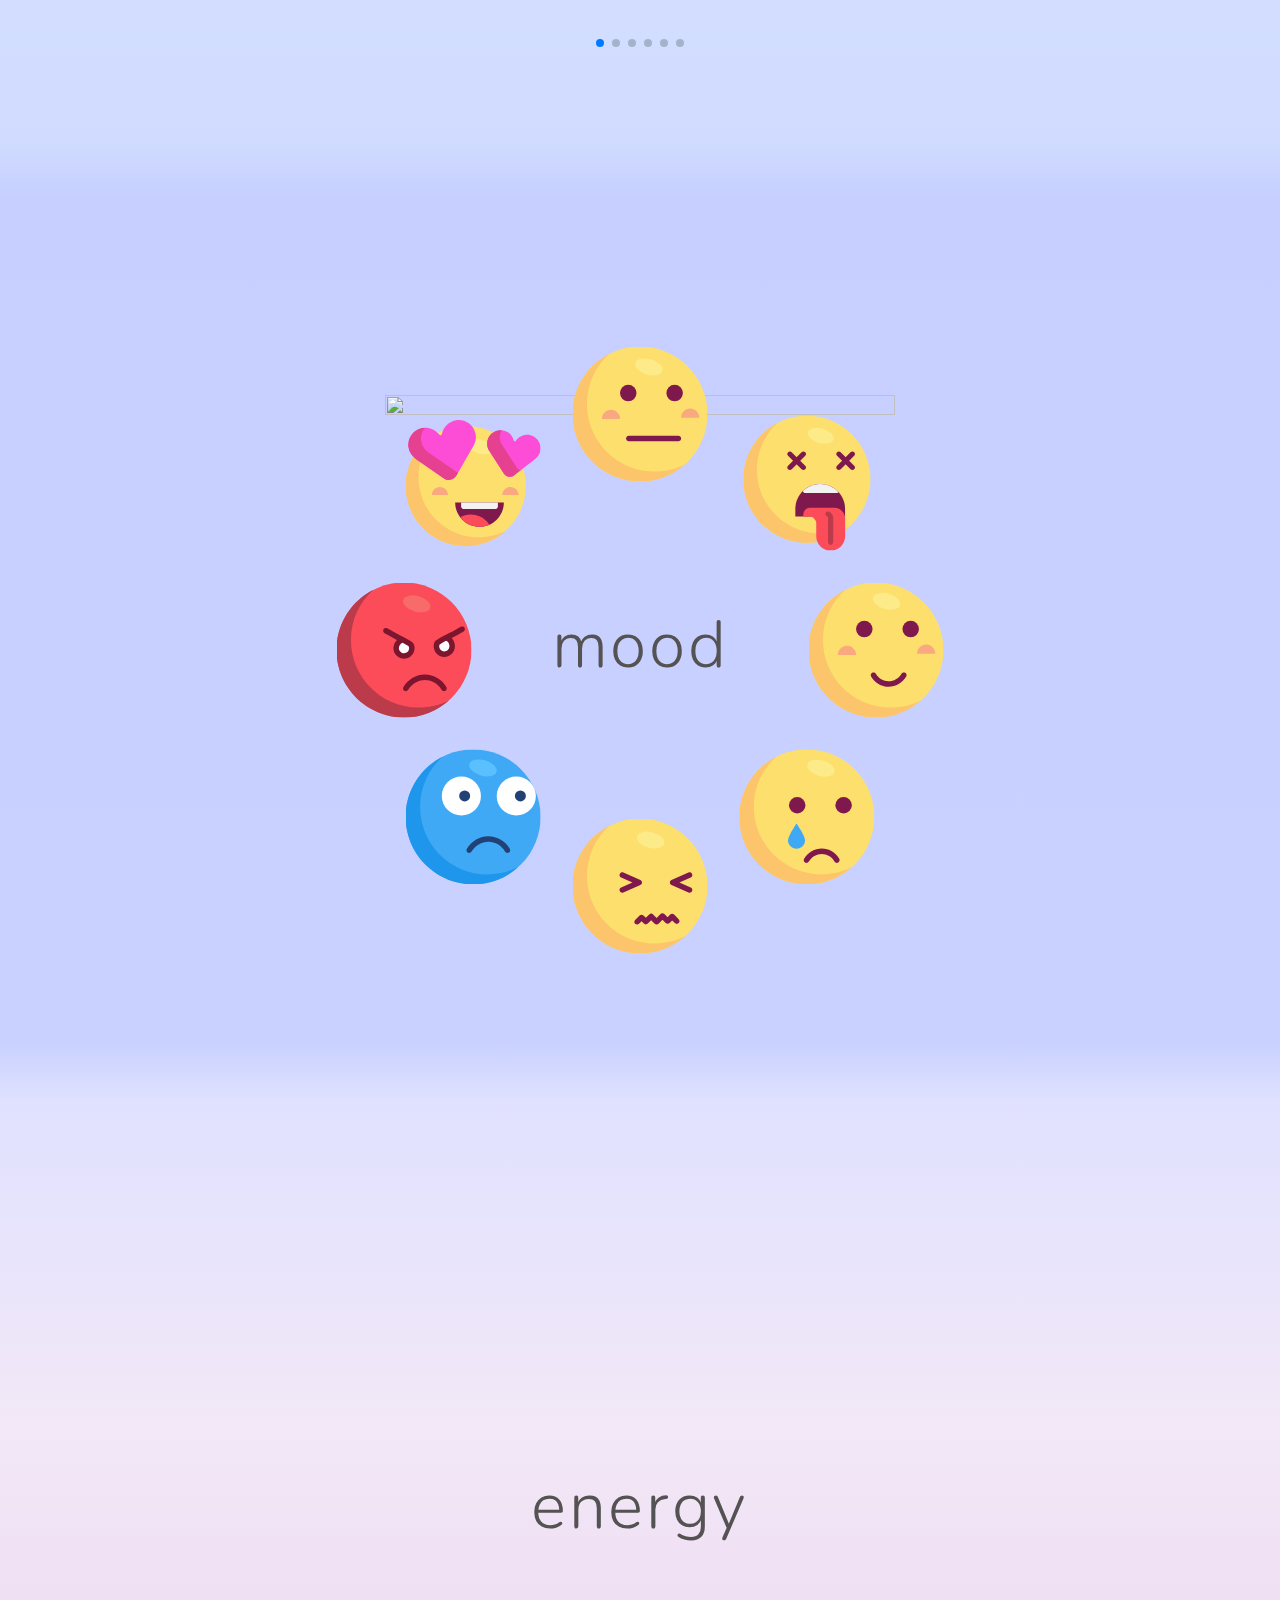
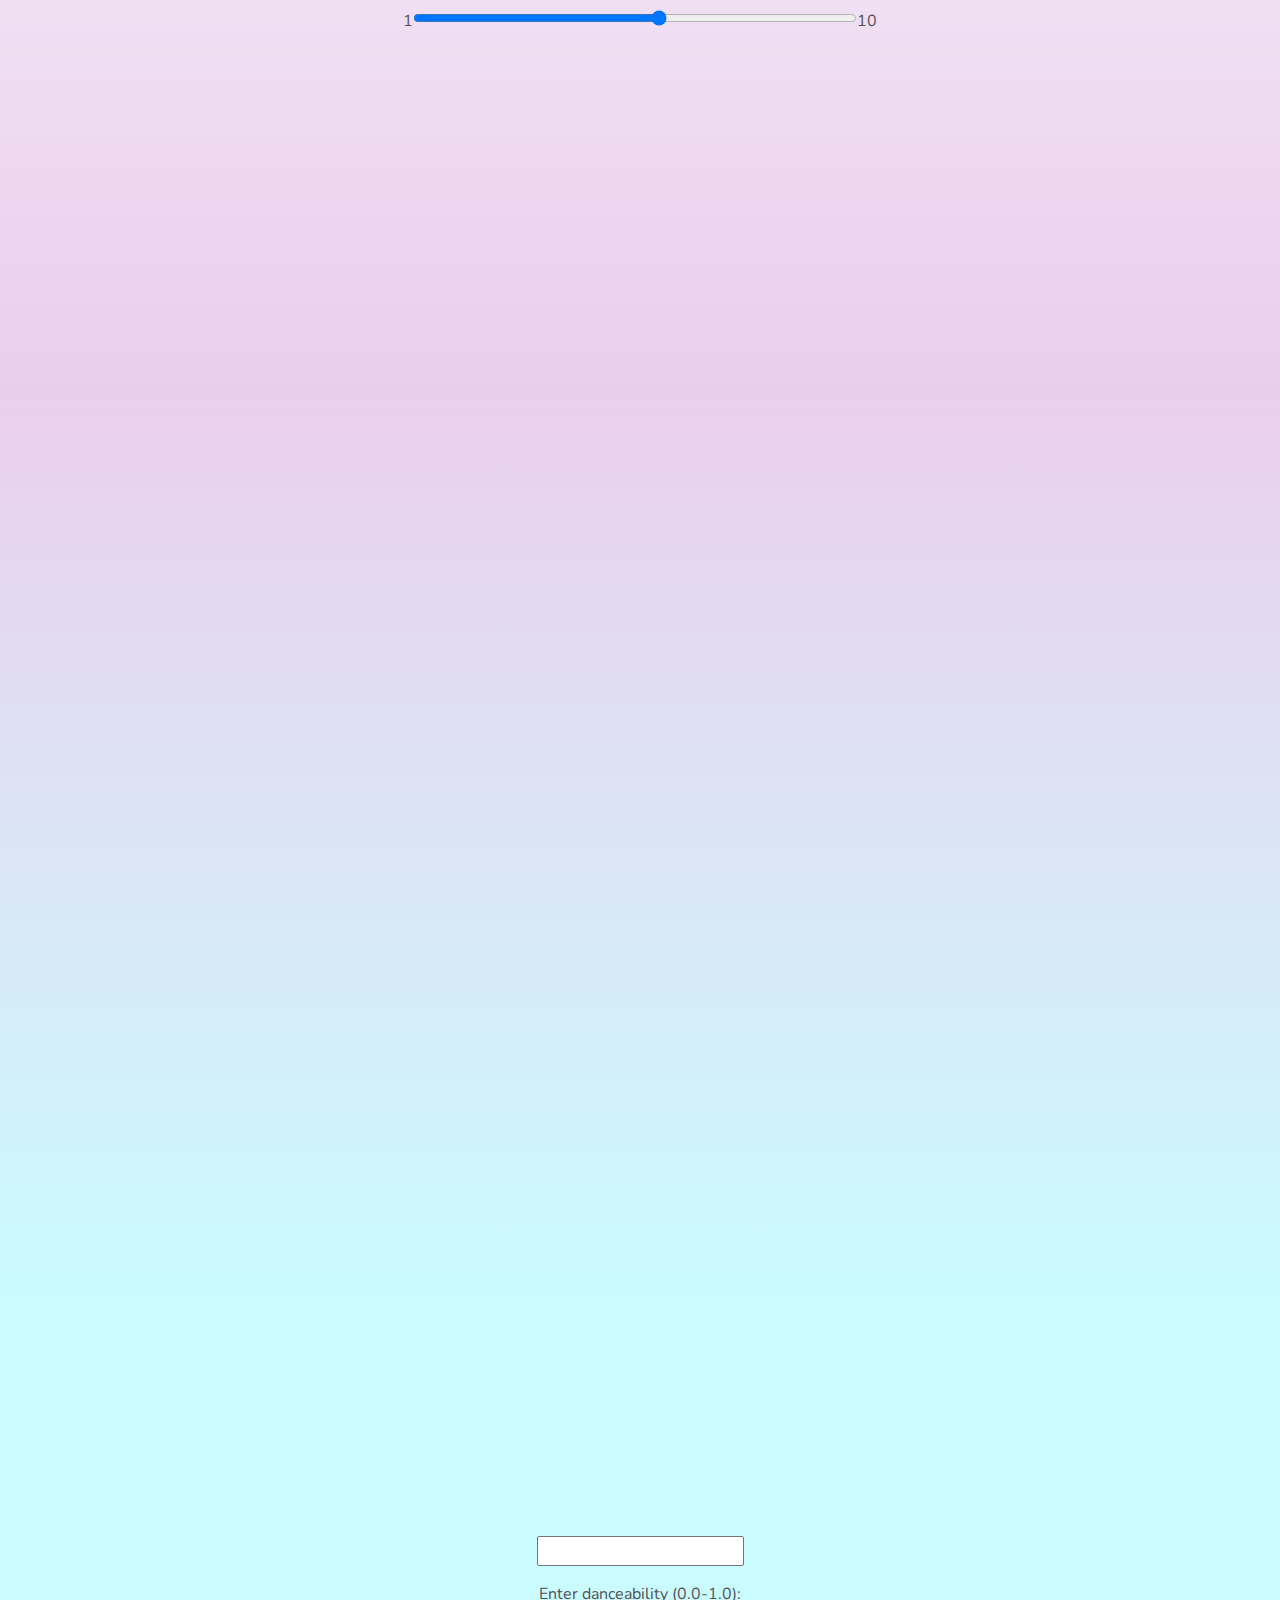
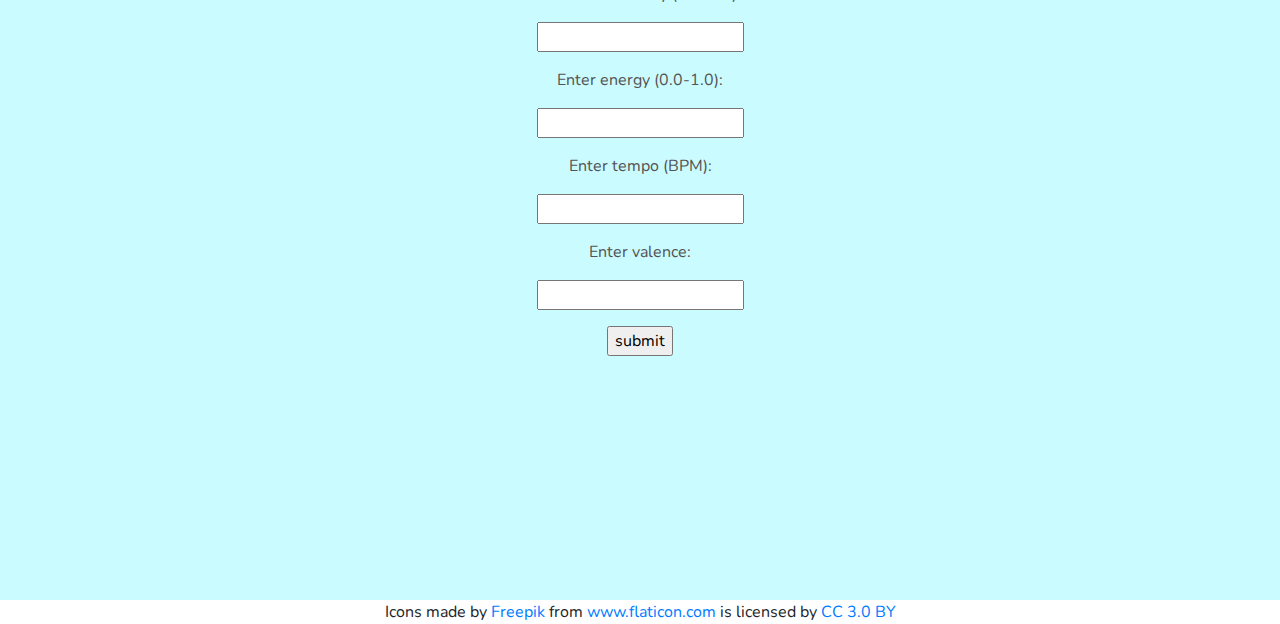
==== commit 1b671360: "set valence values per emotion" ====
--- a/index.html
+++ b/index.html
@@ -105,12 +105,12 @@
                         
                         <div class="moon_container joy"><img class="moon moon1" src="./icons/mood/joy.svg"></div>
                         <div class="moon_container sadness"><img class="moon sadness" src="./icons/mood/sadness.svg"></div>
-                        <div class="moon_container disgust"><img class="moon disgust" src="./icons/mood/disgust.svg""></div>
+                        <div class="moon_container tired"><img class="moon tired" src="./icons/mood/disgust.svg""></div>
                         <div class="moon_container fear"><img class="moon fear" src="./icons/mood/fear.svg""></div>
                         <div class="moon_container anger"><img class="moon anger" src="./icons/mood/anger.svg""></div>
                         <div class="moon_container in_love"><img class="moon in_love" src="./icons/mood/in_love.svg""></div>
                         <div class="moon_container apathetic"><img class="moon apathetic" src="./icons/mood/apathetic.svg""></div>
-                        <div class="moon_container tired"><img class="moon tired" src="./icons/mood/tired.svg""></div>
+                        <div class="moon_container disgust"><img class="moon disgust" src="./icons/mood/tired.svg""></div>
                     </div>
                     </div>
                 </div>
@@ -139,7 +139,18 @@
             <div class="container">
                 <h2></h2>
                 <div>
-                    
+                <form action = "http://localhost:5000/form" method = "post">
+            <p> <input type = "text" name = "genre" /></p>
+            <p>Enter danceability (0.0-1.0):</p>
+            <p><input type = "text" name = "dance" /></p>
+            <p>Enter energy (0.0-1.0):</p>
+            <p><input type = "text" name = "energy" /></p>
+            <p>Enter tempo (BPM):</p>
+            <p><input type = "text" name = "tempo" /></p>
+            <p>Enter valence: </p>
+            <p><input type = "text" name = "valence" /></p>
+            <p><input type = "submit" value = "submit" /></p>
+        </form>
                 </div>
             </div>
                 
@@ -165,5 +176,32 @@
                 },
             });
         </script>
+        <script type = "text/javascript" src = "http://code.jquery.com/jquery-1.4.3.min.js"></script>
+        <script type="text/javascript">
+            $('.joy').click(function() {
+                console.log("joy - valence:1.0");
+            });
+            $('.sadness').click(function() {
+                console.log("sadness - valence:0.2");
+            });
+            $('.disgust').click(function() {
+                console.log("disgust - valence:0.3");
+            });
+            $('.fear').click(function() {
+                console.log("fear - 0.4");
+            });
+            $('.anger').click(function() {
+                console.log("anger - 0.1");
+            });
+            $('.in_love').click(function() {
+                console.log("in_love - 0.8");
+            });
+            $('.apathetic').click(function() {
+                console.log("apathetic - 0.5");
+            });
+            $('.tired').click(function() {
+                console.log("tired - 0.6");
+            });
+        </script>
     </body>
 </html>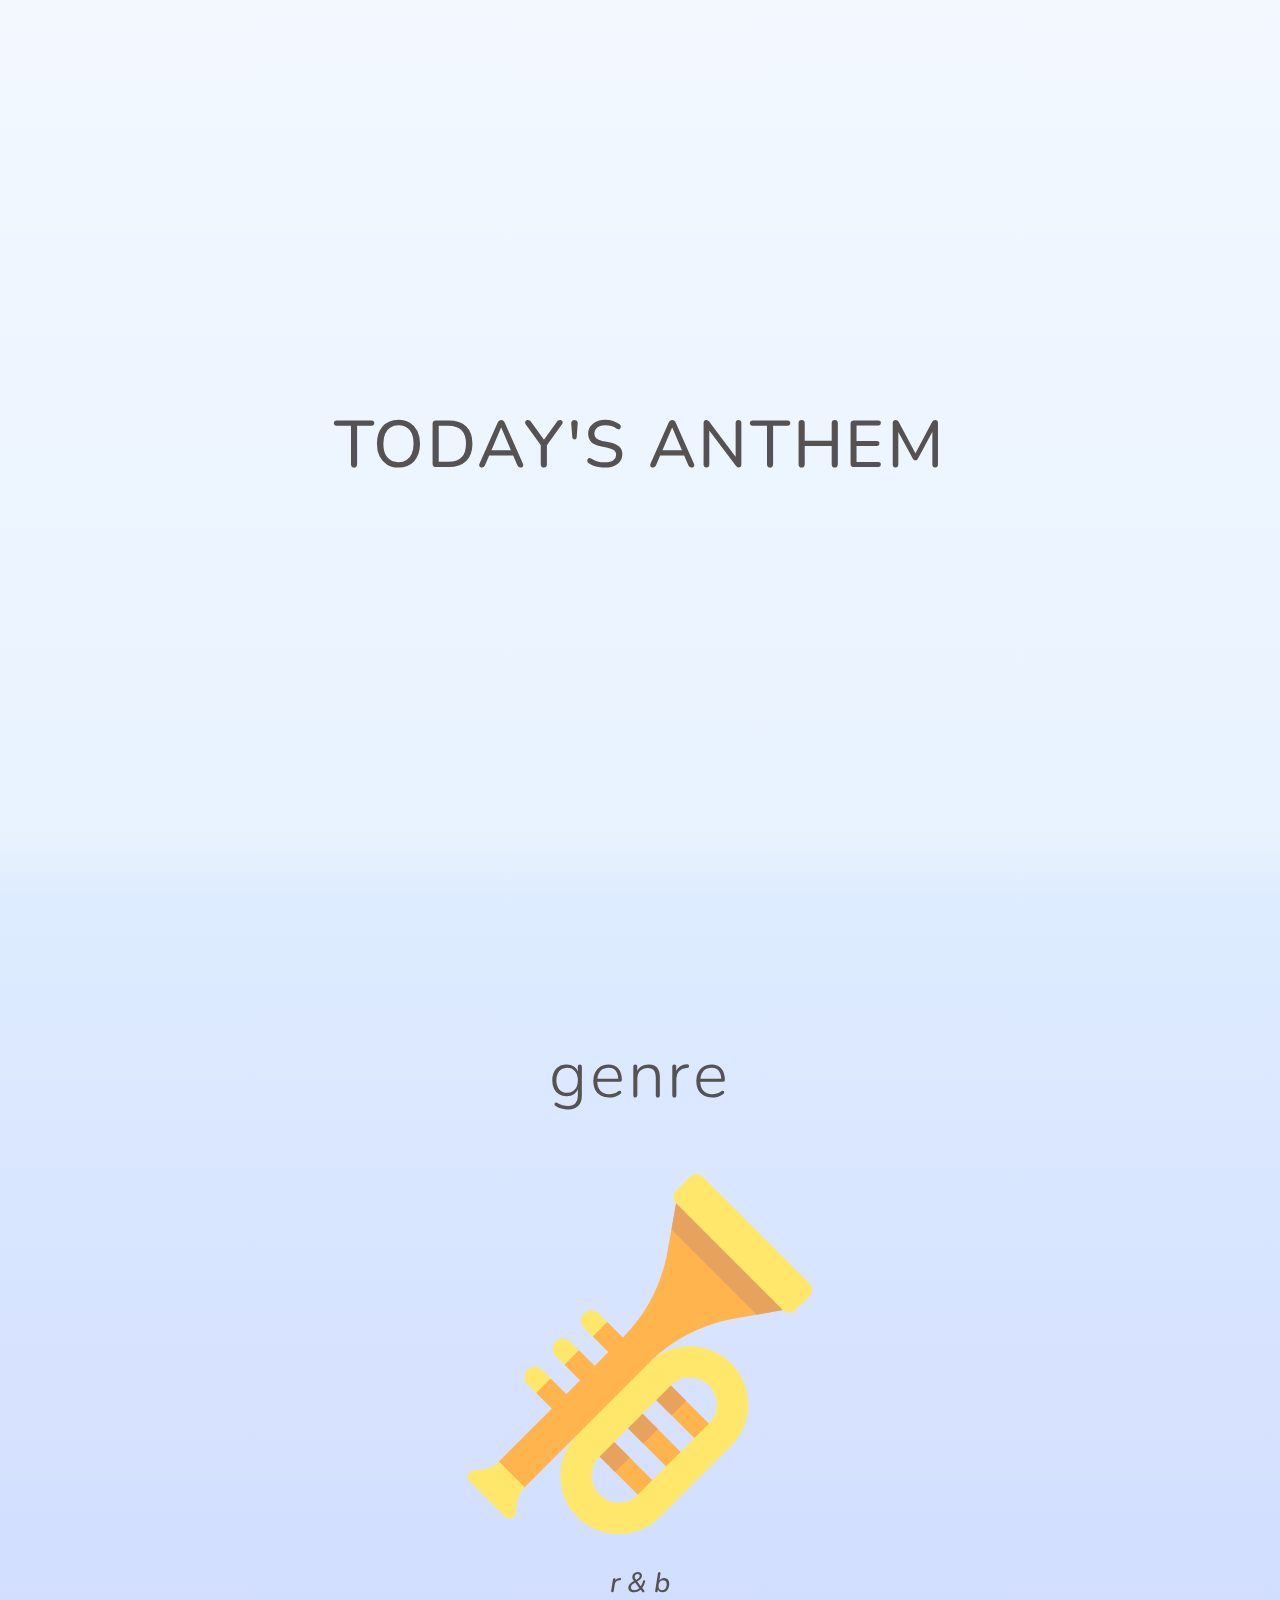
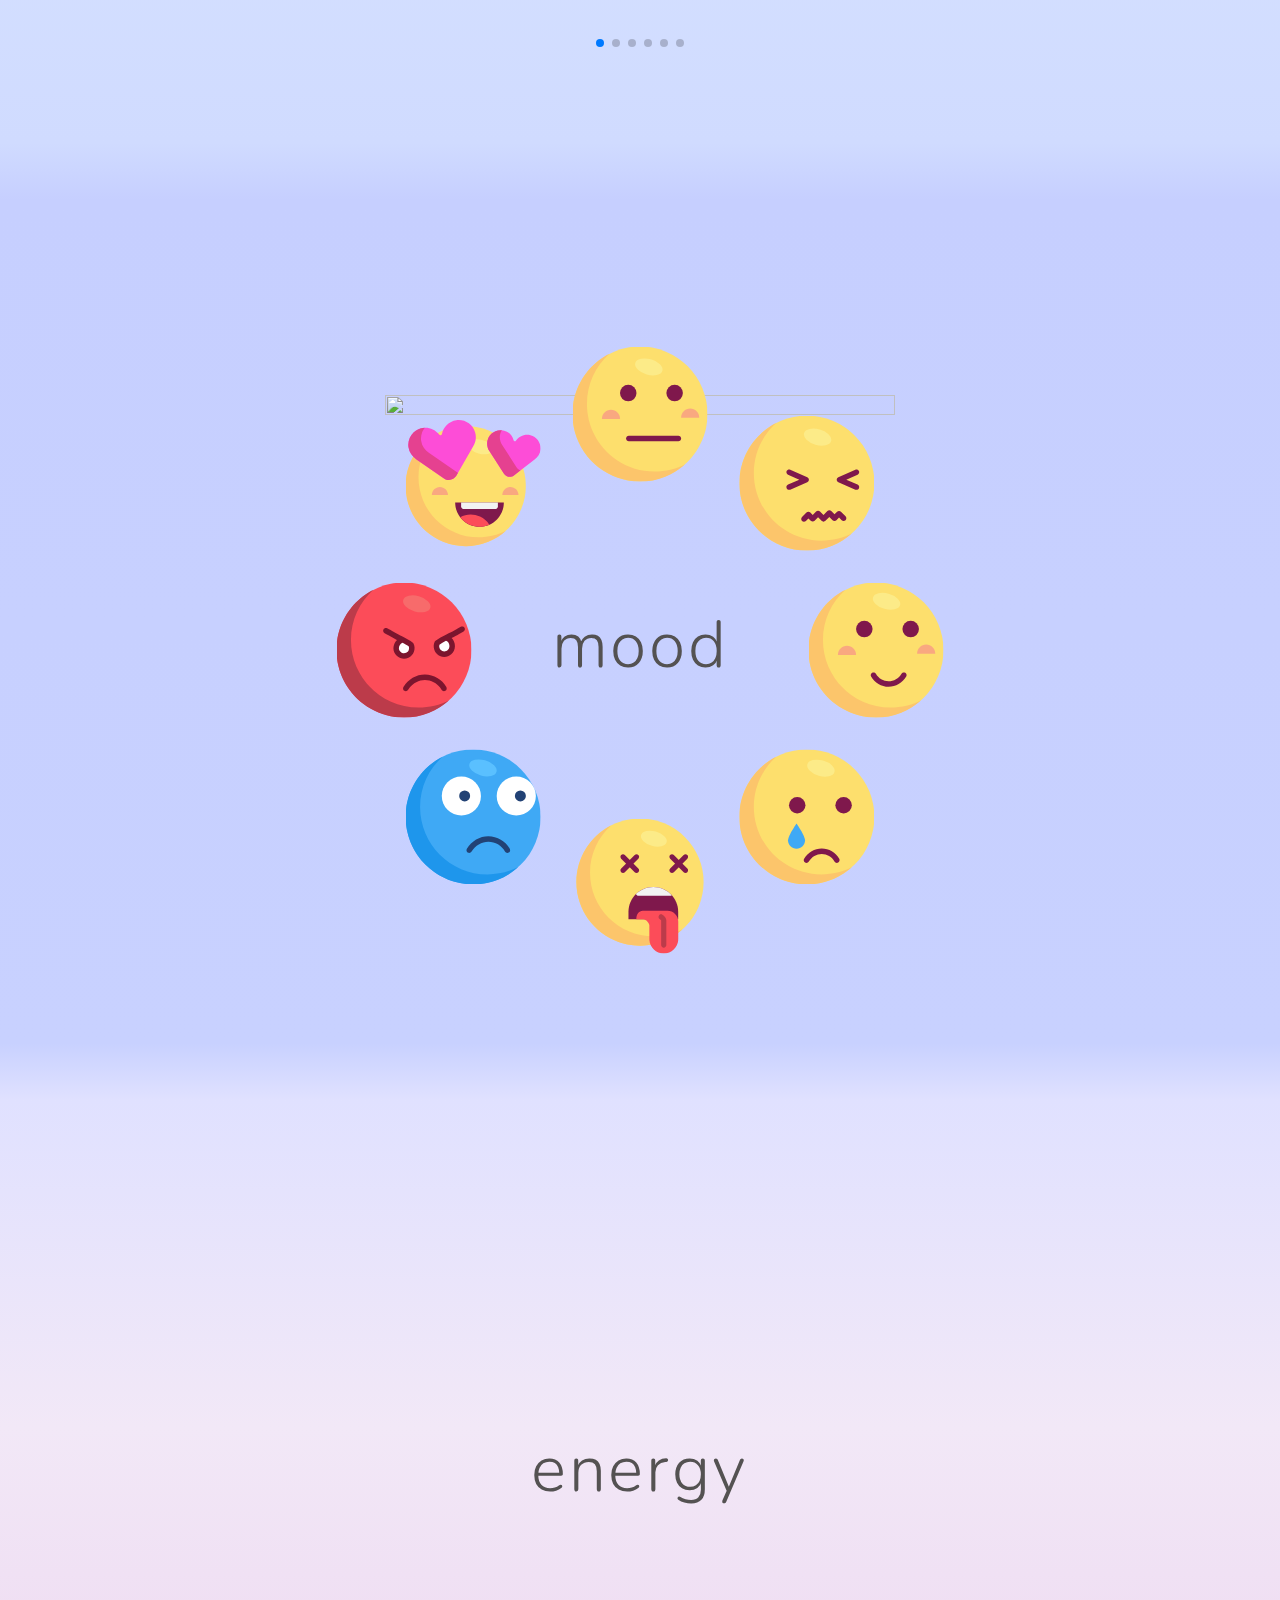
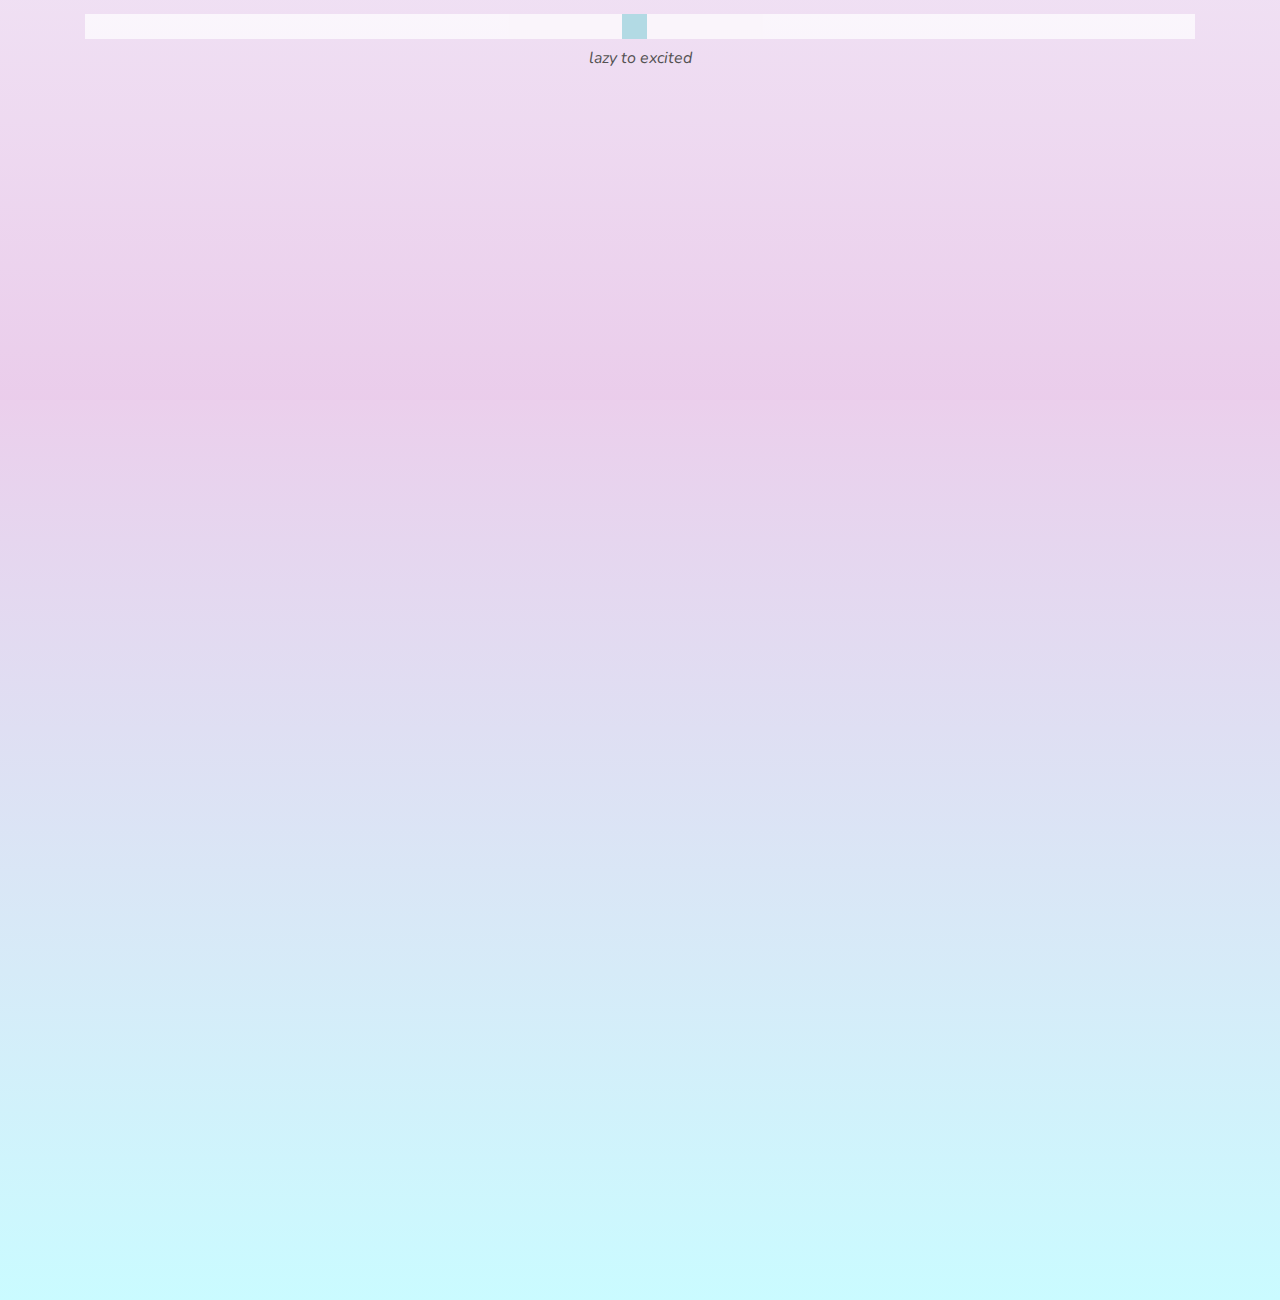
==== commit ae7cb949: "slide bar added" ====
--- a/index.html
+++ b/index.html
@@ -34,7 +34,7 @@
                             <img src ="./icons/genres/r&b.svg">
                             </div>
                             <div class ="details">
-                                <h3><br>R&B</h3>
+                                <h3><br><i>r & b</i></h3>
                             </div>
                         </div>
                         
@@ -44,7 +44,7 @@
                             <img src ="./icons/genres/pop.svg">
                             </div>
                             <div class ="details">
-                                <h3><br>Pop</h3>
+                                <h3><br><i>pop</i></h3>
                             </div>
                         </div>
 
@@ -53,7 +53,7 @@
                             <img src ="./icons/genres/classical.svg">
                             </div>
                             <div class ="details">
-                                <h3><br>Classical</h3>
+                                <h3><br><i>classical</i></h3>
                             </div>
                         </div>
 
@@ -62,7 +62,7 @@
                             <img src ="./icons/genres/hip-hop.svg">
                             </div>
                             <div class ="details">
-                                <h3><br>Hip-Hop</h3>
+                                <h3><br><i>hip-hop</i></h3>
                             </div>
                         </div>
 
@@ -71,7 +71,7 @@
                             <img src ="./icons/genres/anime.svg">
                             </div>
                             <div class ="details">
-                                <h3><br>Anime</h3>
+                                <h3><br><i>anime</i></h3>
                             </div>
                         </div>
 
@@ -80,7 +80,7 @@
                             <img src ="./icons/genres/rock.svg">
                             </div>
                             <div class ="details">
-                                <h3><br>Rock</h3>
+                                <h3><br><i>rock</i></h3>
                             </div>
                         </div>
                     
@@ -105,12 +105,12 @@
                         
                         <div class="moon_container joy"><img class="moon moon1" src="./icons/mood/joy.svg"></div>
                         <div class="moon_container sadness"><img class="moon sadness" src="./icons/mood/sadness.svg"></div>
-                        <div class="moon_container tired"><img class="moon tired" src="./icons/mood/disgust.svg""></div>
+                        <div class="moon_container disgust"><img class="moon disgust" src="./icons/mood/disgust.svg""></div>
                         <div class="moon_container fear"><img class="moon fear" src="./icons/mood/fear.svg""></div>
                         <div class="moon_container anger"><img class="moon anger" src="./icons/mood/anger.svg""></div>
                         <div class="moon_container in_love"><img class="moon in_love" src="./icons/mood/in_love.svg""></div>
                         <div class="moon_container apathetic"><img class="moon apathetic" src="./icons/mood/apathetic.svg""></div>
-                        <div class="moon_container disgust"><img class="moon disgust" src="./icons/mood/tired.svg""></div>
+                        <div class="moon_container tired"><img class="moon tired" src="./icons/mood/tired.svg""></div>
                     </div>
                     </div>
                 </div>
@@ -120,9 +120,12 @@
         <div class="vertical-center energy">
             <div class="container">
                 <h2>energy</h2>
-                
-                1<input style="margin-top: 5%; width: 40%"  type="range" name="energy" min="1" max="10">10
-
+                <div>
+                        <br><br><br><br>
+                        <input type="range" min="1" max="100" value="50" class="slider" id="myRange">
+                        <i>lazy to excited</i>
+                      </div>
+                </div>
             </div>
         </div>
 
@@ -135,28 +138,6 @@
             </div>
         </div>
 
-        <div class="vertical-center song">
-            <div class="container">
-                <h2></h2>
-                <div>
-                <form action = "http://localhost:5000/form" method = "post">
-            <p> <input type = "text" name = "genre" /></p>
-            <p>Enter danceability (0.0-1.0):</p>
-            <p><input type = "text" name = "dance" /></p>
-            <p>Enter energy (0.0-1.0):</p>
-            <p><input type = "text" name = "energy" /></p>
-            <p>Enter tempo (BPM):</p>
-            <p><input type = "text" name = "tempo" /></p>
-            <p>Enter valence: </p>
-            <p><input type = "text" name = "valence" /></p>
-            <p><input type = "submit" value = "submit" /></p>
-        </form>
-                </div>
-            </div>
-                
-        </div>
-
-        <div>Icons made by <a href="https://www.flaticon.com/authors/freepik" title="Freepik">Freepik</a> from <a href="https://www.flaticon.com/" 		    title="Flaticon">www.flaticon.com</a> is licensed by <a href="http://creativecommons.org/licenses/by/3.0/" 		    title="Creative Commons BY 3.0" target="_blank">CC 3.0 BY</a></div>
         <script type="text/javascript" src="./swiper.min.js"></script>
         <script>
             var swiper = new Swiper('.swiper-container', {
@@ -176,32 +157,5 @@
                 },
             });
         </script>
-        <script type = "text/javascript" src = "http://code.jquery.com/jquery-1.4.3.min.js"></script>
-        <script type="text/javascript">
-            $('.joy').click(function() {
-                console.log("joy - valence:1.0");
-            });
-            $('.sadness').click(function() {
-                console.log("sadness - valence:0.2");
-            });
-            $('.disgust').click(function() {
-                console.log("disgust - valence:0.3");
-            });
-            $('.fear').click(function() {
-                console.log("fear - 0.4");
-            });
-            $('.anger').click(function() {
-                console.log("anger - 0.1");
-            });
-            $('.in_love').click(function() {
-                console.log("in_love - 0.8");
-            });
-            $('.apathetic').click(function() {
-                console.log("apathetic - 0.5");
-            });
-            $('.tired').click(function() {
-                console.log("tired - 0.6");
-            });
-        </script>
     </body>
 </html>--- a/style.css
+++ b/style.css
@@ -174,3 +174,37 @@
 }
 
 /* ENERGY */
+.slidecontainer {
+    width: 100%;
+  }
+  
+  .slider {
+    -webkit-appearance: none;
+    width: 100%;
+    height: 25px;
+    background: #fff;
+    outline: none;
+    opacity: 0.7;
+    -webkit-transition: .2s;
+    transition: opacity .2s;
+  }
+  
+  .slider:hover {
+    opacity: 1;
+  }
+  
+  .slider::-webkit-slider-thumb {
+    -webkit-appearance: none;
+    appearance: none;
+    width: 25px;
+    height: 25px;
+    background: rgb(153, 217, 223);
+    cursor: pointer;
+  }
+  
+  .slider::-moz-range-thumb {
+    width: 25px;
+    height: 25px;
+    background: rgb(153, 217, 223);
+    cursor: pointer;
+  }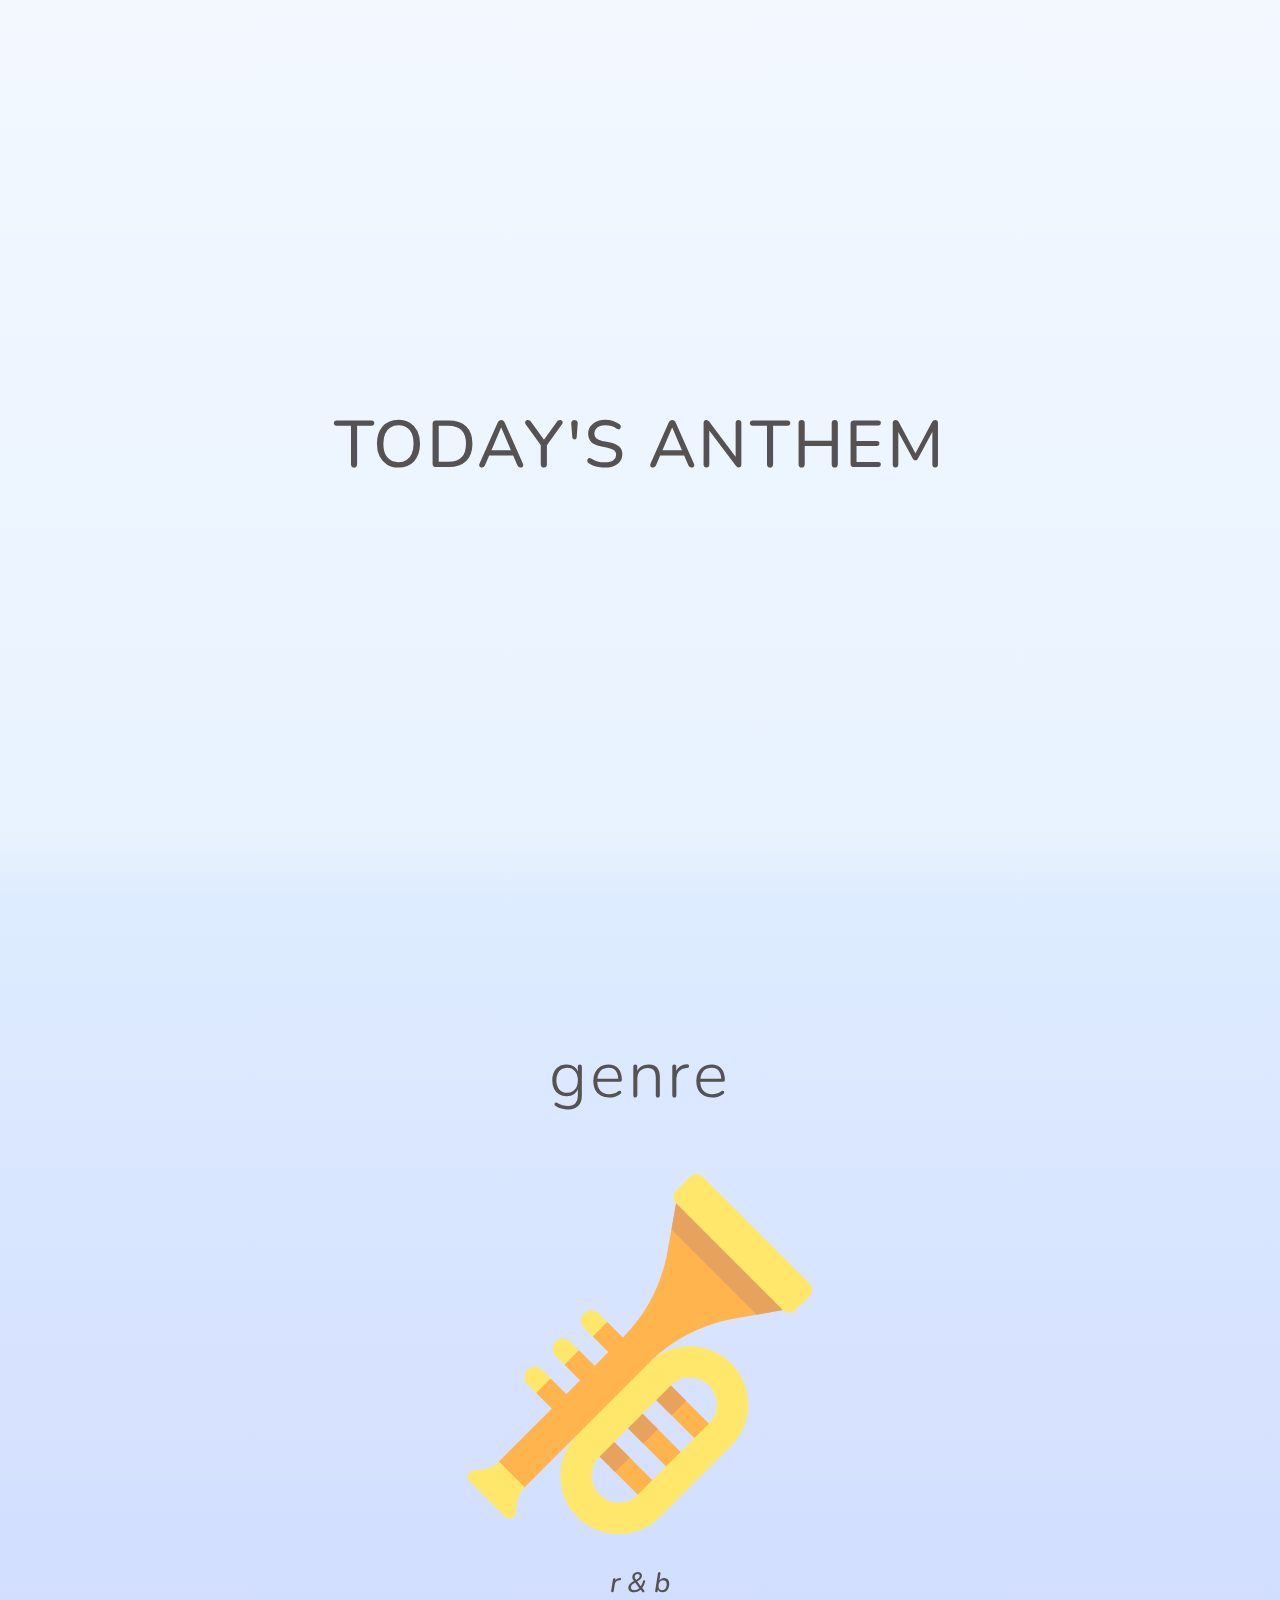
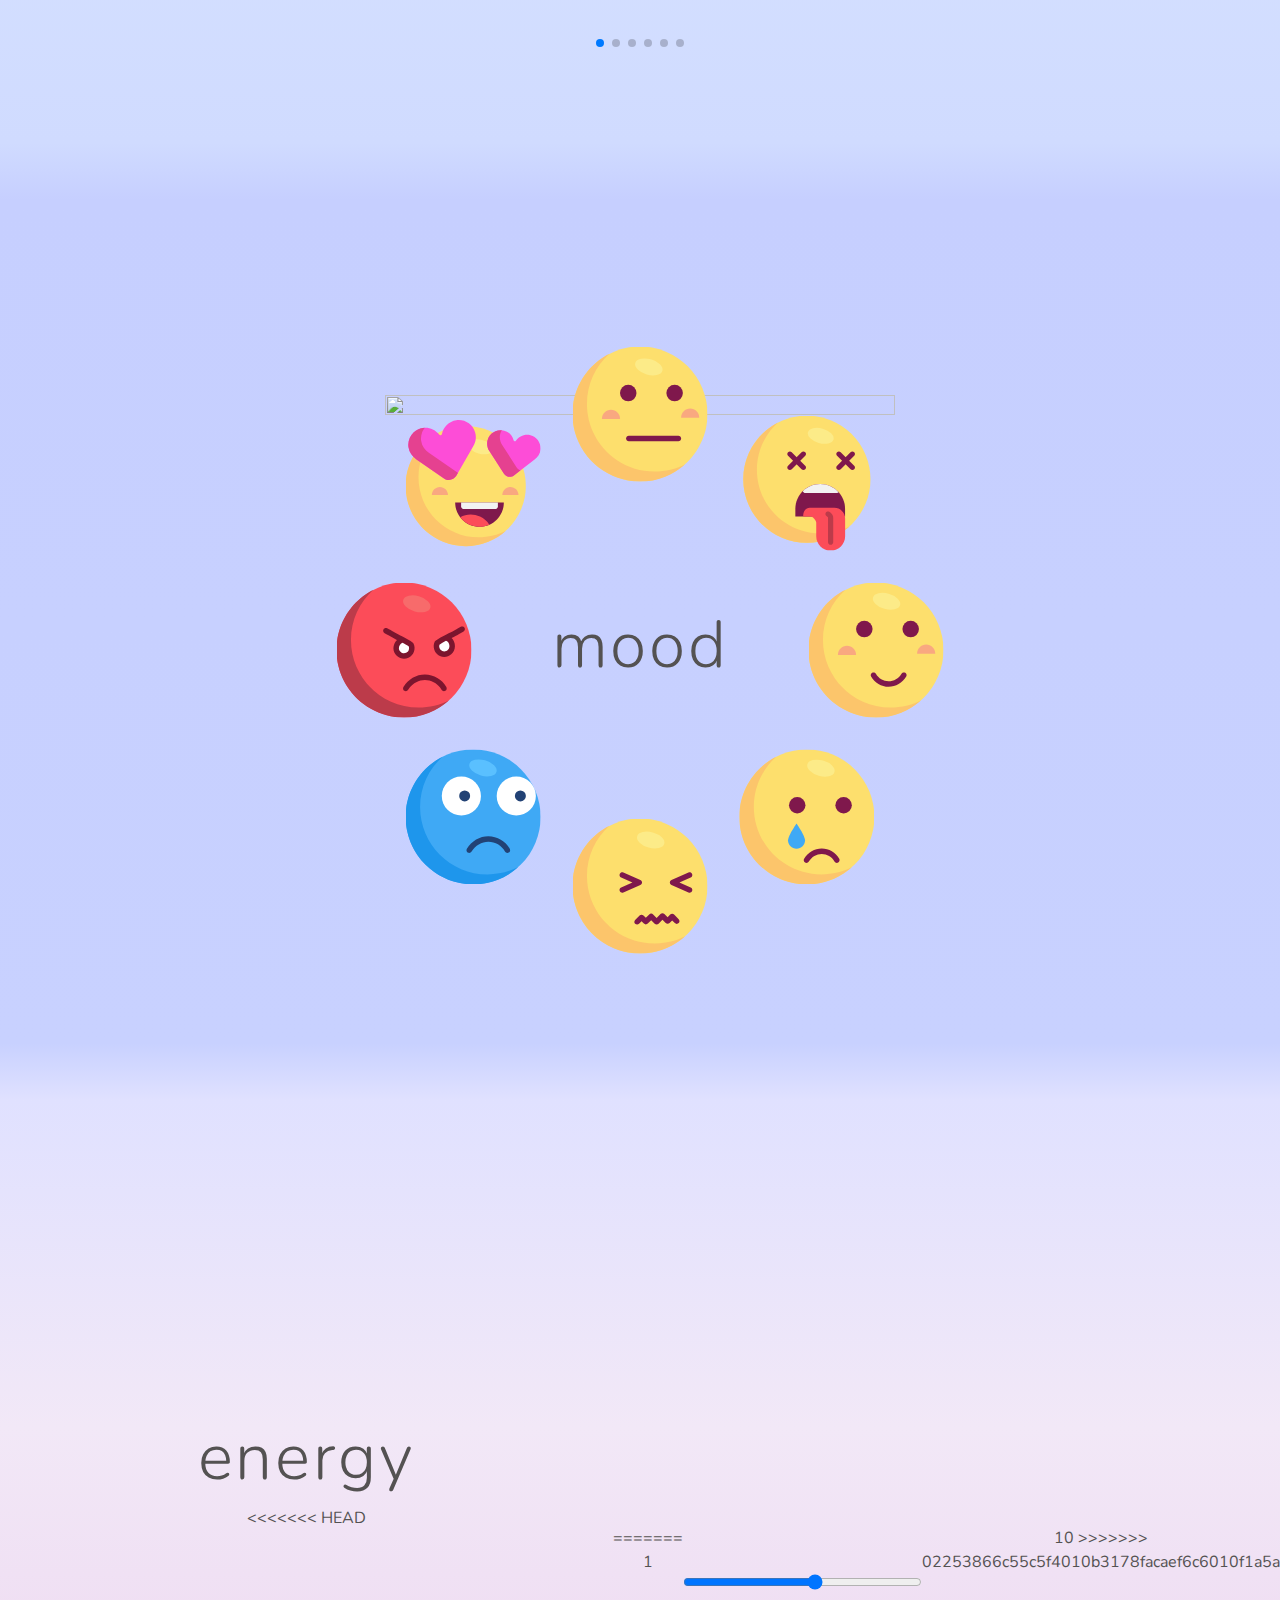
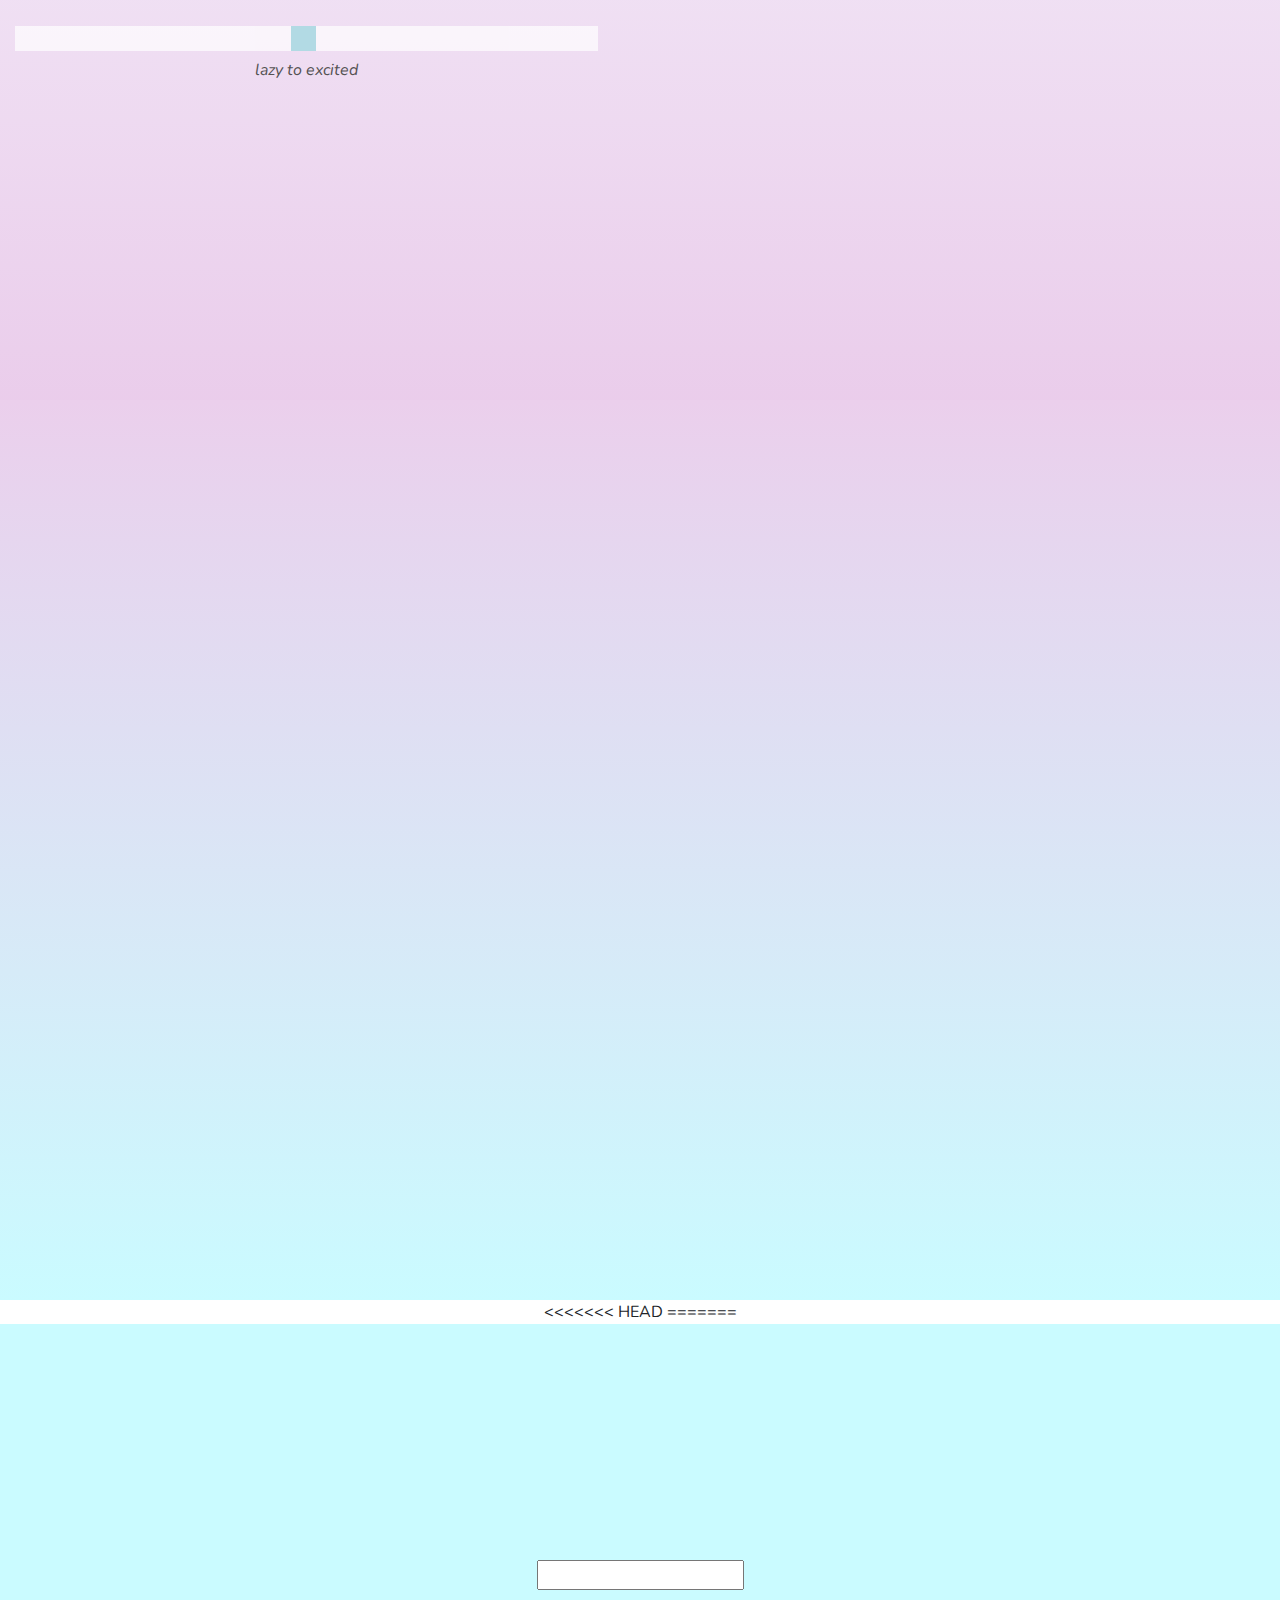
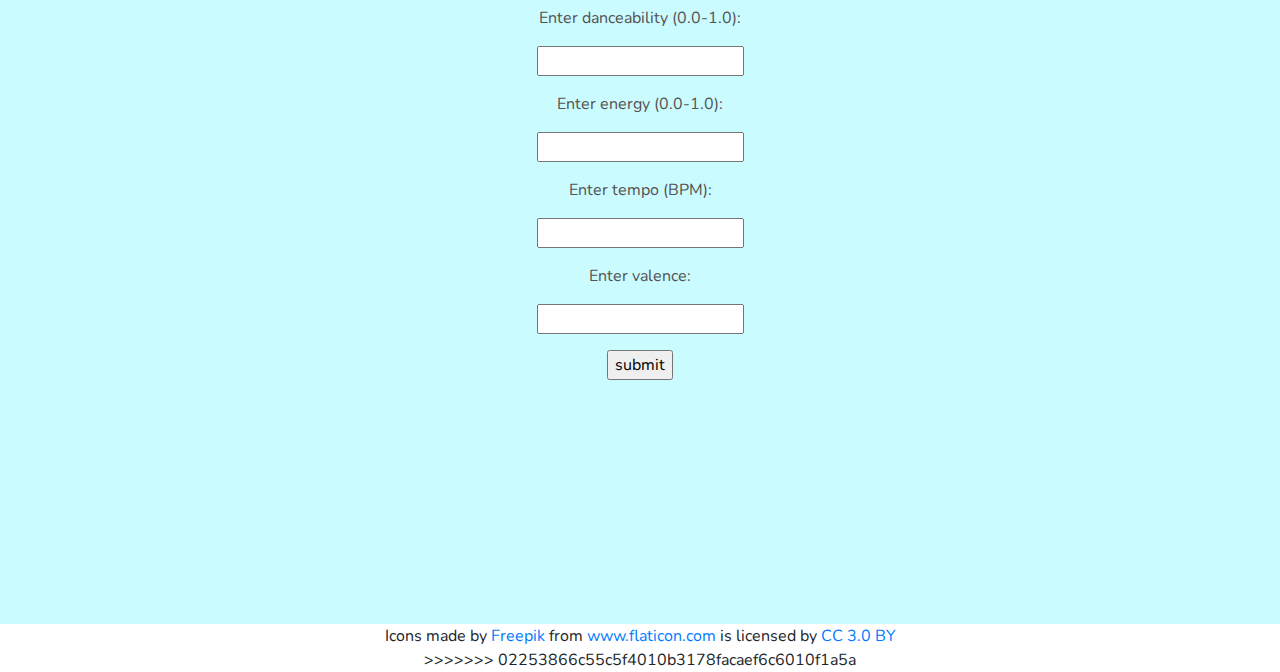
==== commit 8b14316b: "slider" ====
--- a/index.html
+++ b/index.html
@@ -105,12 +105,12 @@
                         
                         <div class="moon_container joy"><img class="moon moon1" src="./icons/mood/joy.svg"></div>
                         <div class="moon_container sadness"><img class="moon sadness" src="./icons/mood/sadness.svg"></div>
-                        <div class="moon_container disgust"><img class="moon disgust" src="./icons/mood/disgust.svg""></div>
+                        <div class="moon_container tired"><img class="moon tired" src="./icons/mood/disgust.svg""></div>
                         <div class="moon_container fear"><img class="moon fear" src="./icons/mood/fear.svg""></div>
                         <div class="moon_container anger"><img class="moon anger" src="./icons/mood/anger.svg""></div>
                         <div class="moon_container in_love"><img class="moon in_love" src="./icons/mood/in_love.svg""></div>
                         <div class="moon_container apathetic"><img class="moon apathetic" src="./icons/mood/apathetic.svg""></div>
-                        <div class="moon_container tired"><img class="moon tired" src="./icons/mood/tired.svg""></div>
+                        <div class="moon_container disgust"><img class="moon disgust" src="./icons/mood/tired.svg""></div>
                     </div>
                     </div>
                 </div>
@@ -120,12 +120,18 @@
         <div class="vertical-center energy">
             <div class="container">
                 <h2>energy</h2>
+<<<<<<< HEAD
                 <div>
                         <br><br><br><br>
                         <input type="range" min="1" max="100" value="50" class="slider" id="myRange">
                         <i>lazy to excited</i>
                       </div>
                 </div>
+=======
+                
+                1<input style="margin-top: 5%; width: 40%"  type="range" name="energy" min="1" max="10">10
+
+>>>>>>> 02253866c55c5f4010b3178facaef6c6010f1a5a
             </div>
         </div>
 
@@ -138,6 +144,31 @@
             </div>
         </div>
 
+<<<<<<< HEAD
+=======
+        <div class="vertical-center song">
+            <div class="container">
+                <h2></h2>
+                <div>
+                <form action = "http://localhost:5000/form" method = "post">
+            <p> <input type = "text" name = "genre" /></p>
+            <p>Enter danceability (0.0-1.0):</p>
+            <p><input type = "text" name = "dance" /></p>
+            <p>Enter energy (0.0-1.0):</p>
+            <p><input type = "text" name = "energy" /></p>
+            <p>Enter tempo (BPM):</p>
+            <p><input type = "text" name = "tempo" /></p>
+            <p>Enter valence: </p>
+            <p><input type = "text" name = "valence" /></p>
+            <p><input type = "submit" value = "submit" /></p>
+        </form>
+                </div>
+            </div>
+                
+        </div>
+
+        <div>Icons made by <a href="https://www.flaticon.com/authors/freepik" title="Freepik">Freepik</a> from <a href="https://www.flaticon.com/" 		    title="Flaticon">www.flaticon.com</a> is licensed by <a href="http://creativecommons.org/licenses/by/3.0/" 		    title="Creative Commons BY 3.0" target="_blank">CC 3.0 BY</a></div>
+>>>>>>> 02253866c55c5f4010b3178facaef6c6010f1a5a
         <script type="text/javascript" src="./swiper.min.js"></script>
         <script>
             var swiper = new Swiper('.swiper-container', {
@@ -157,5 +188,32 @@
                 },
             });
         </script>
+        <script type = "text/javascript" src = "http://code.jquery.com/jquery-1.4.3.min.js"></script>
+        <script type="text/javascript">
+            $('.joy').click(function() {
+                console.log("joy - valence:1.0");
+            });
+            $('.sadness').click(function() {
+                console.log("sadness - valence:0.2");
+            });
+            $('.disgust').click(function() {
+                console.log("disgust - valence:0.3");
+            });
+            $('.fear').click(function() {
+                console.log("fear - 0.4");
+            });
+            $('.anger').click(function() {
+                console.log("anger - 0.1");
+            });
+            $('.in_love').click(function() {
+                console.log("in_love - 0.8");
+            });
+            $('.apathetic').click(function() {
+                console.log("apathetic - 0.5");
+            });
+            $('.tired').click(function() {
+                console.log("tired - 0.6");
+            });
+        </script>
     </body>
 </html>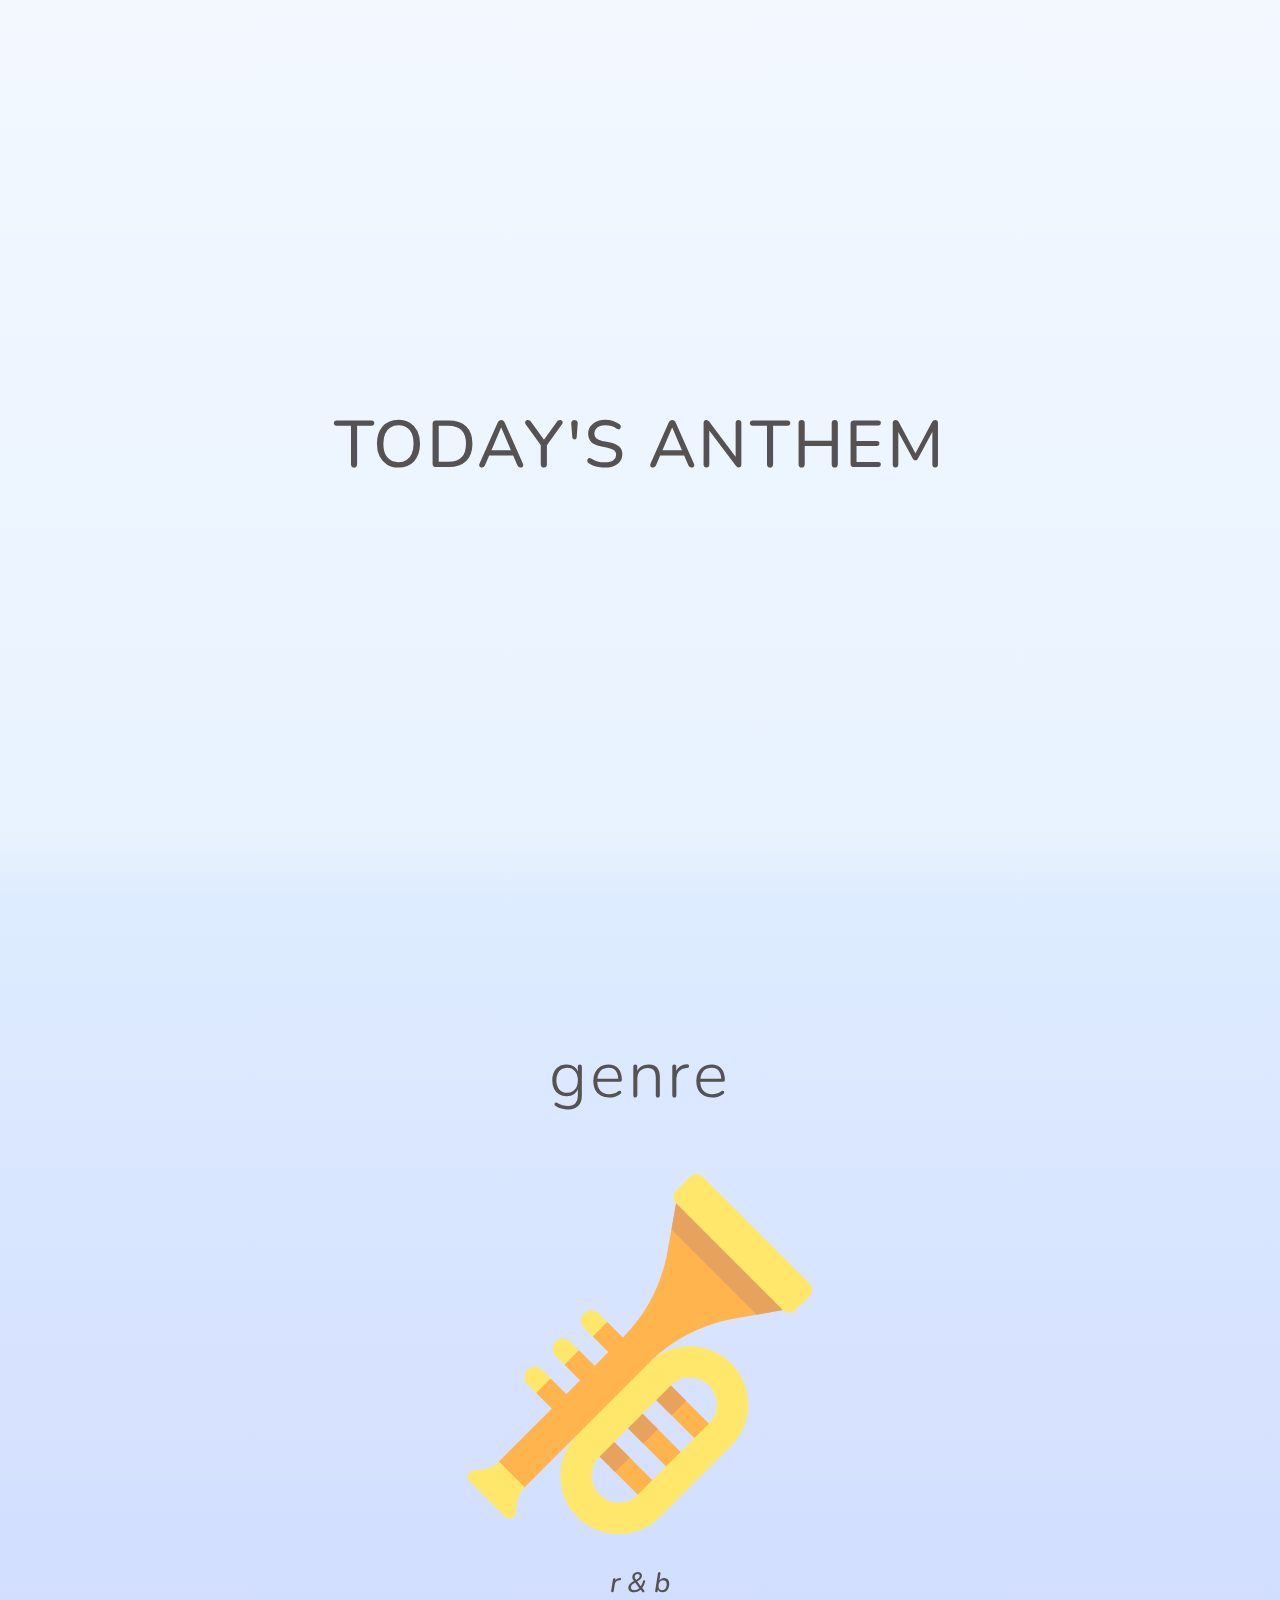
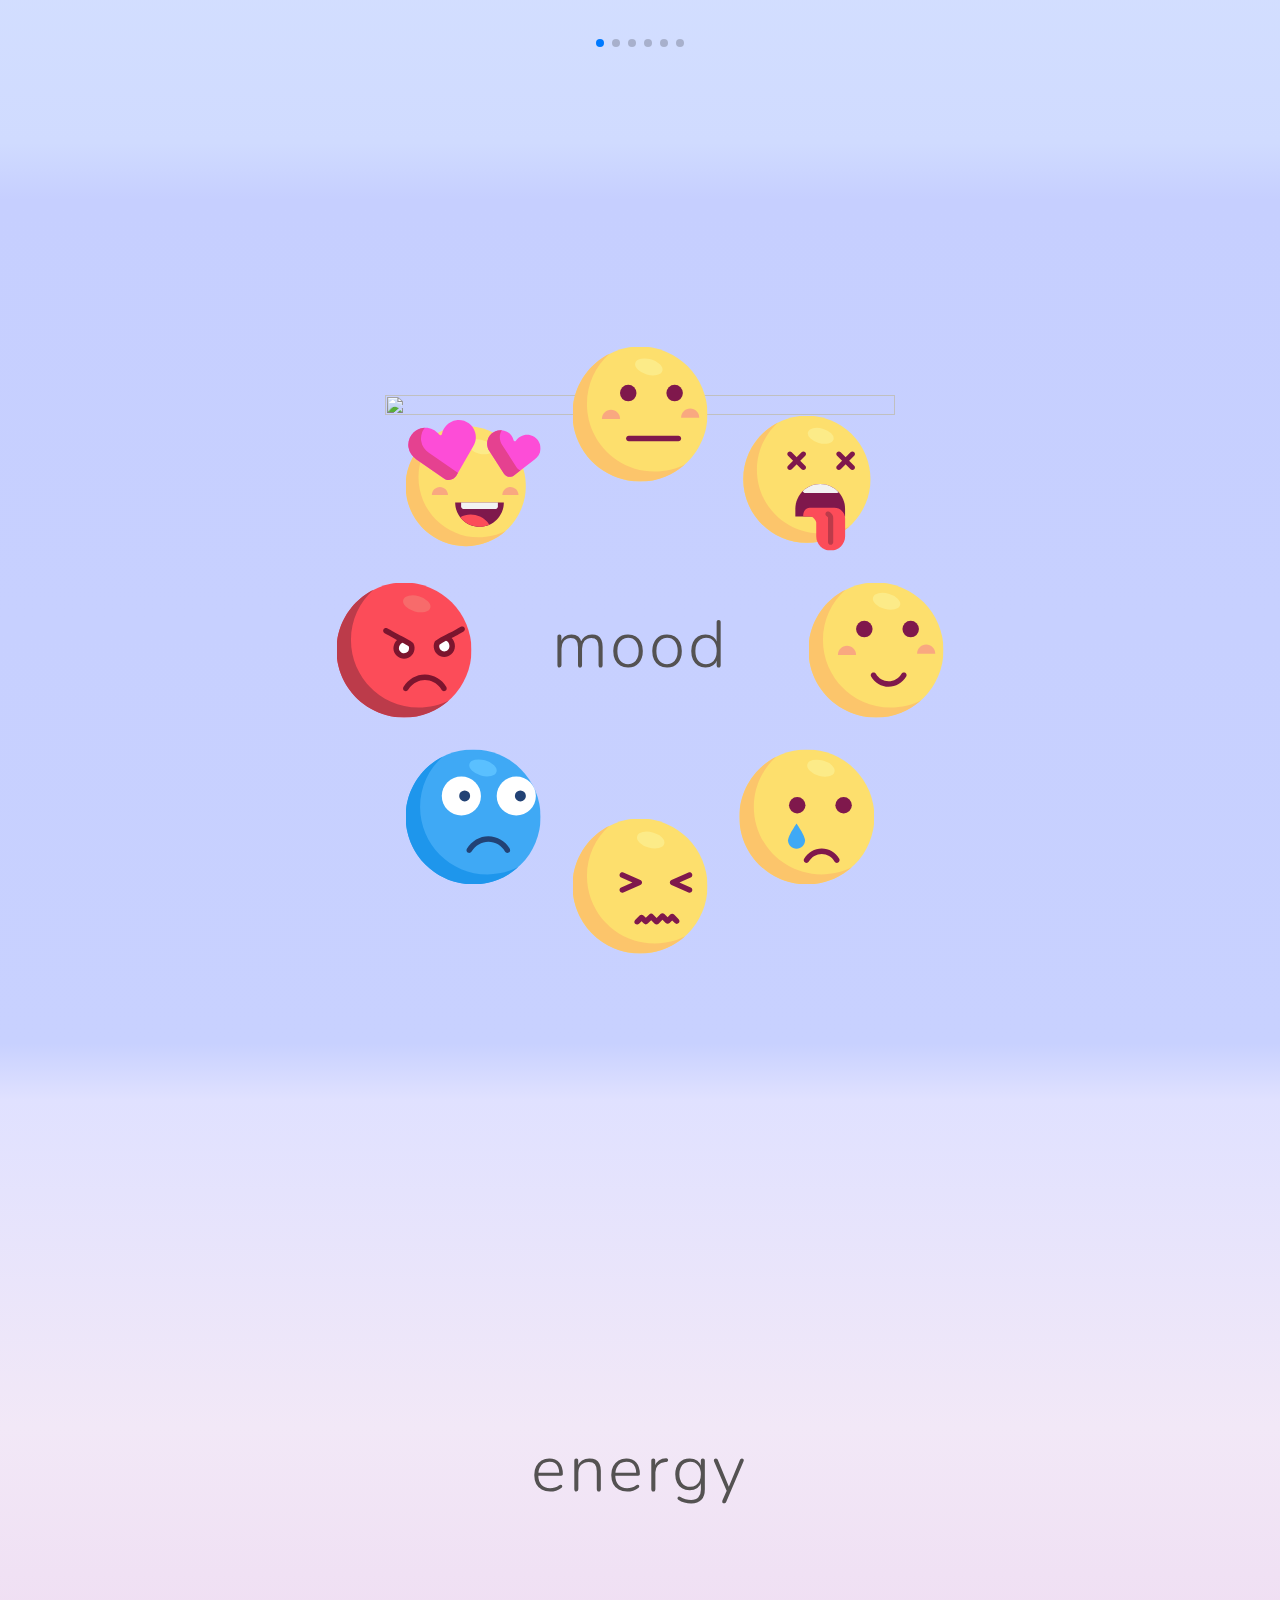
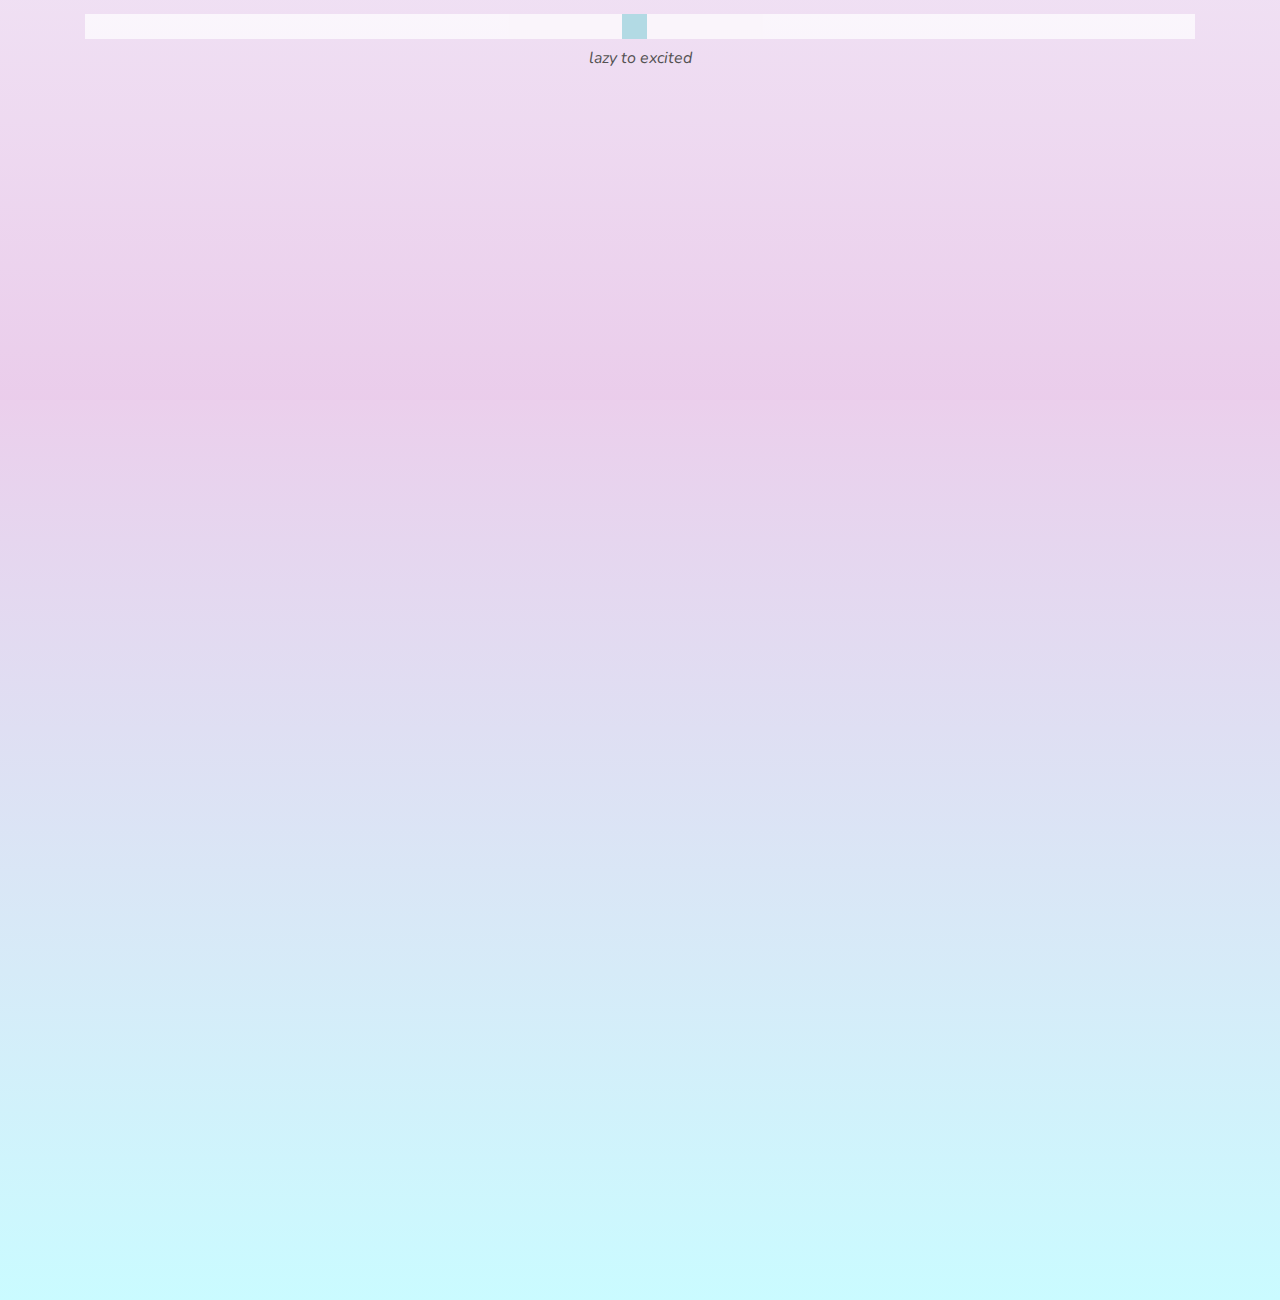
==== commit 0ad00067: "tryna patch up our lives" ====
--- a/index.html
+++ b/index.html
@@ -120,18 +120,12 @@
         <div class="vertical-center energy">
             <div class="container">
                 <h2>energy</h2>
-<<<<<<< HEAD
                 <div>
                         <br><br><br><br>
                         <input type="range" min="1" max="100" value="50" class="slider" id="myRange">
                         <i>lazy to excited</i>
                       </div>
                 </div>
-=======
-                
-                1<input style="margin-top: 5%; width: 40%"  type="range" name="energy" min="1" max="10">10
-
->>>>>>> 02253866c55c5f4010b3178facaef6c6010f1a5a
             </div>
         </div>
 
@@ -144,31 +138,6 @@
             </div>
         </div>
 
-<<<<<<< HEAD
-=======
-        <div class="vertical-center song">
-            <div class="container">
-                <h2></h2>
-                <div>
-                <form action = "http://localhost:5000/form" method = "post">
-            <p> <input type = "text" name = "genre" /></p>
-            <p>Enter danceability (0.0-1.0):</p>
-            <p><input type = "text" name = "dance" /></p>
-            <p>Enter energy (0.0-1.0):</p>
-            <p><input type = "text" name = "energy" /></p>
-            <p>Enter tempo (BPM):</p>
-            <p><input type = "text" name = "tempo" /></p>
-            <p>Enter valence: </p>
-            <p><input type = "text" name = "valence" /></p>
-            <p><input type = "submit" value = "submit" /></p>
-        </form>
-                </div>
-            </div>
-                
-        </div>
-
-        <div>Icons made by <a href="https://www.flaticon.com/authors/freepik" title="Freepik">Freepik</a> from <a href="https://www.flaticon.com/" 		    title="Flaticon">www.flaticon.com</a> is licensed by <a href="http://creativecommons.org/licenses/by/3.0/" 		    title="Creative Commons BY 3.0" target="_blank">CC 3.0 BY</a></div>
->>>>>>> 02253866c55c5f4010b3178facaef6c6010f1a5a
         <script type="text/javascript" src="./swiper.min.js"></script>
         <script>
             var swiper = new Swiper('.swiper-container', {
